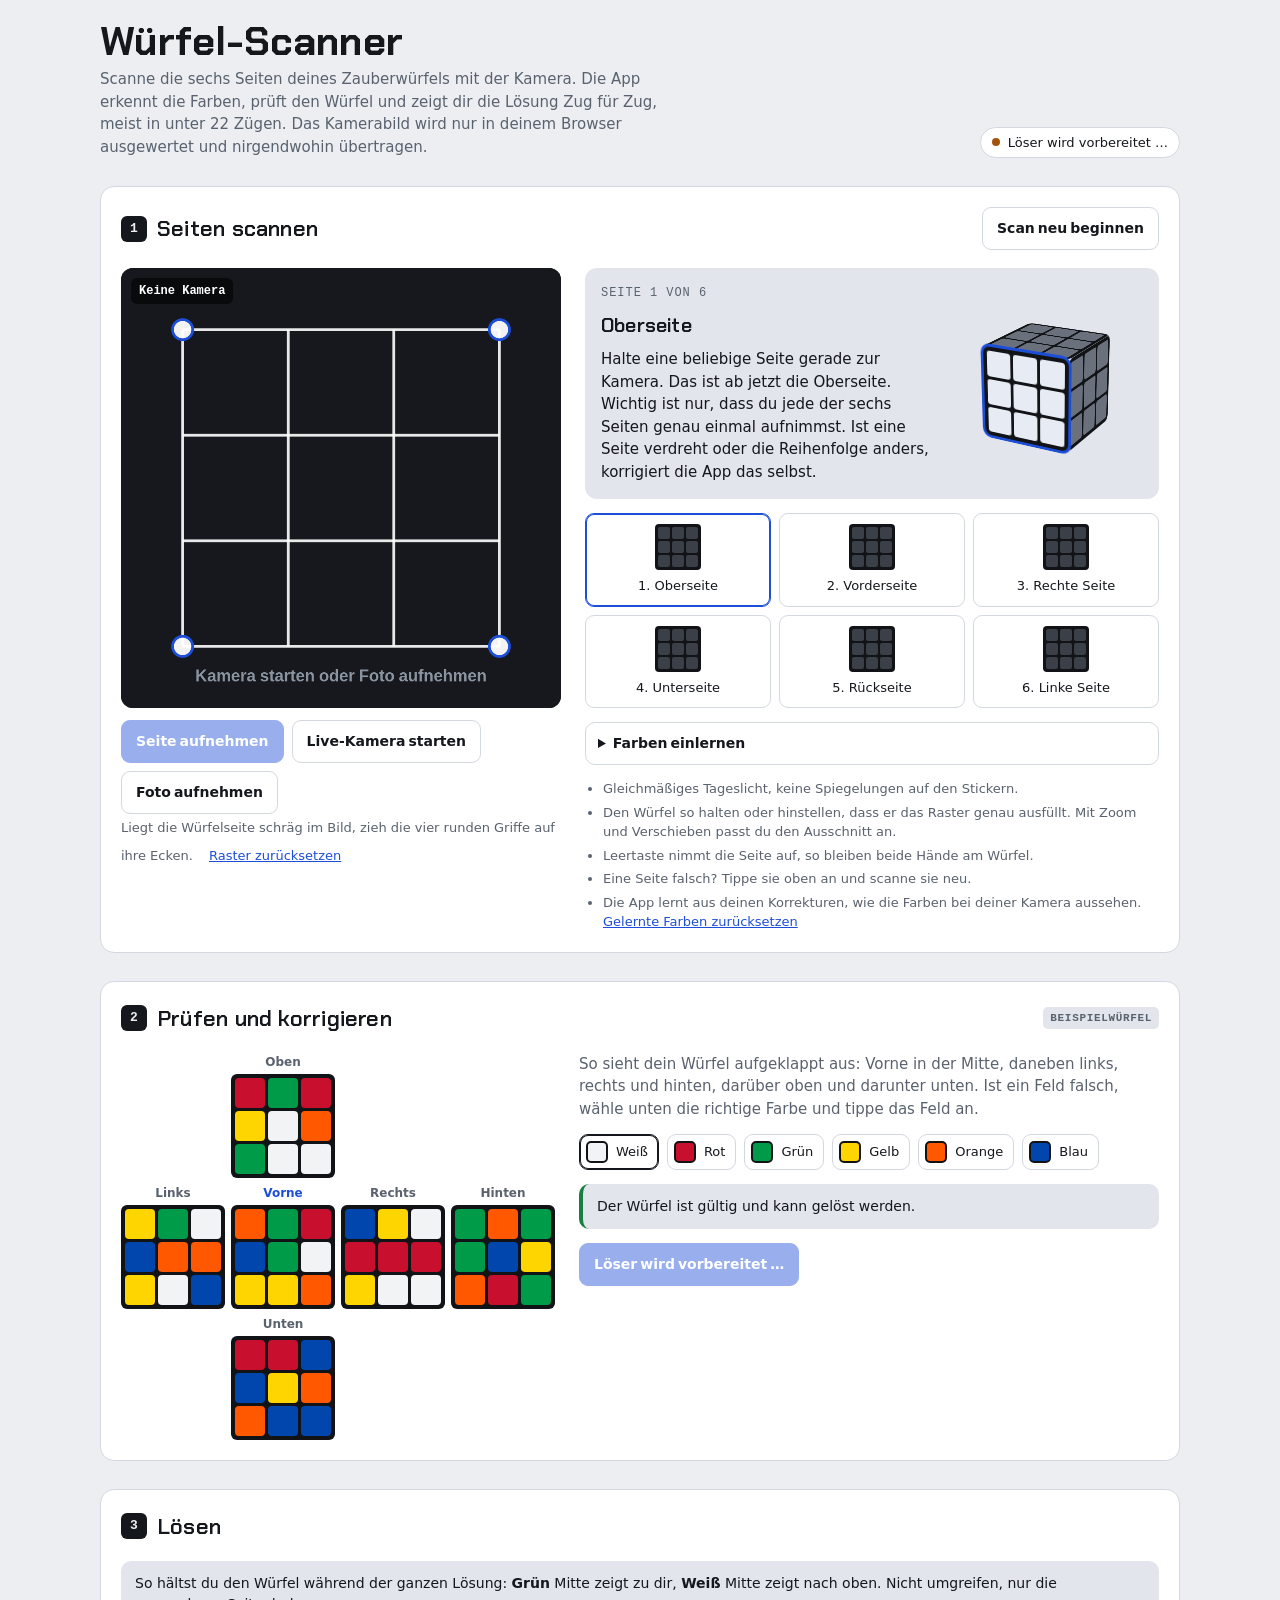
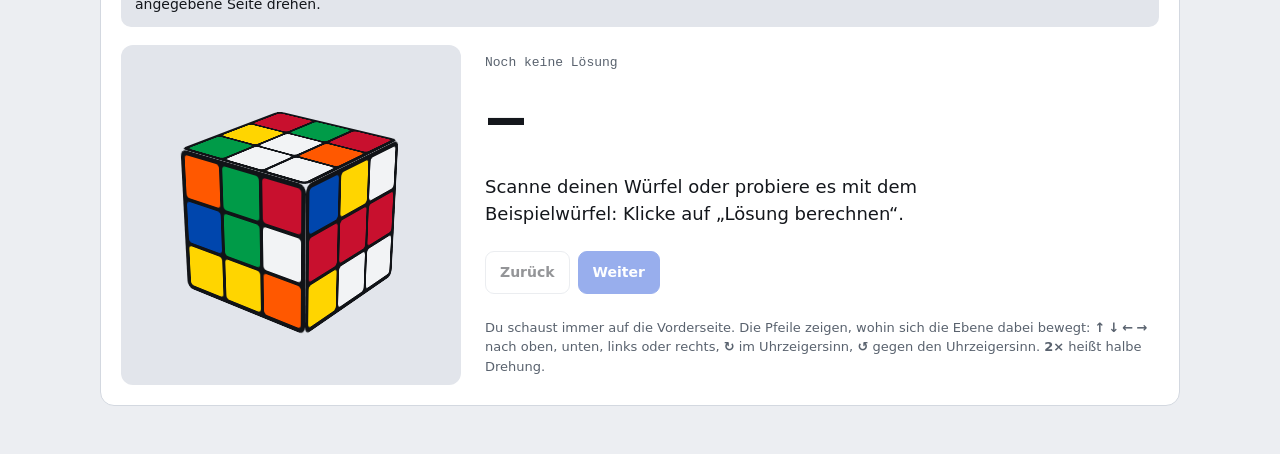
==== rubiks-scanner/website/index.html @ b15df6a4 "Add self-contained website build for public hosting build.sh now also creates website/ and wuerfel-s" ====
<!doctype html>
<html lang="de">
<head>
<meta charset="utf-8">
<meta name="viewport" content="width=device-width,initial-scale=1,viewport-fit=cover">
<style>:root{padding-top:env(safe-area-inset-top,0px);padding-bottom:env(safe-area-inset-bottom,0px)}body{margin:0}img{max-width:100%}[hidden]{display:none!important}</style>
</head>
<body>
<title>Würfel-Scanner</title>
<meta name="claude:viewport-fit-sides" content="cover">
<link rel="stylesheet" href="fonts/fonts.css">
<style>
/* Layout: a workbench — camera on the left, checklist on the right, then net editor and solution player stacked below. */
:root {
  --bg: #eceef2;
  --surface: #ffffff;
  --sunken: #e2e5eb;
  --ink: #14171c;
  --muted: #59626e;
  --line: #d3d8e0;
  --accent: #1d4ed8;
  --accent-ink: #ffffff;
  --plastic: #111317;
  --ok: #17803f;
  --warn: #a3520a;
  --err: #c0262d;
  --display: "Chakra Petch", "Arial Narrow", system-ui, sans-serif;
  --body: "IBM Plex Sans", system-ui, -apple-system, "Segoe UI", sans-serif;
  --mono: "JetBrains Mono", ui-monospace, "SF Mono", Menlo, Consolas, monospace;
}
@media (prefers-color-scheme: dark) {
  :root:not([data-theme="light"]) {
    --bg: #0f1115; --surface: #171a20; --sunken: #0b0d10; --ink: #e8ebf0; --muted: #98a1ae;
    --line: #2a2f38; --accent: #7aa0ff; --accent-ink: #0b0f1a; --plastic: #050608;
    --ok: #4cc47a; --warn: #f0a04b; --err: #ff6b6f; color-scheme: dark;
  }
}
:root[data-theme="dark"] {
  --bg: #0f1115; --surface: #171a20; --sunken: #0b0d10; --ink: #e8ebf0; --muted: #98a1ae;
  --line: #2a2f38; --accent: #7aa0ff; --accent-ink: #0b0f1a; --plastic: #050608;
  --ok: #4cc47a; --warn: #f0a04b; --err: #ff6b6f; color-scheme: dark;
}
* { box-sizing: border-box; }
body {
  background: var(--bg); color: var(--ink); font-family: var(--body); font-size: 15px; line-height: 1.5;
  padding-left: max(16px, env(safe-area-inset-left, 0px));
  padding-right: max(16px, env(safe-area-inset-right, 0px));
  padding-block: 20px 48px;
}
.wrap { max-width: 1080px; margin: 0 auto; display: grid; gap: 28px; }
h1, h2, h3 { font-family: var(--display); text-wrap: balance; margin: 0; letter-spacing: 0.01em; }
h1 { font-size: clamp(28px, 6vw, 40px); font-weight: 700; line-height: 1.05; }
h2 { font-size: 22px; font-weight: 600; display: flex; align-items: center; gap: 10px; }
h3 { font-size: 15px; font-weight: 600; }
p { margin: 0; }
.muted { color: var(--muted); }
.step-no {
  font-family: var(--mono); font-size: 13px; font-weight: 700; width: 26px; height: 26px; border-radius: 6px;
  display: inline-grid; place-items: center; background: var(--ink); color: var(--bg);
}
header { display: flex; flex-wrap: wrap; align-items: end; justify-content: space-between; gap: 12px 24px; }
header .lede { max-width: 60ch; color: var(--muted); margin-top: 6px; }
.chip {
  display: inline-flex; align-items: center; gap: 8px; font-size: 13px; font-weight: 500;
  padding: 5px 11px; border-radius: 999px; background: var(--surface); border: 1px solid var(--line); white-space: nowrap;
}
.dot { width: 8px; height: 8px; border-radius: 50%; background: var(--warn); }
.chip[data-state="ready"] .dot { background: var(--ok); }
.chip[data-state="error"] .dot { background: var(--err); }
.chip[data-state="loading"] .dot { animation: pulse 1s ease-in-out infinite; }
@keyframes pulse { 50% { opacity: .25; } }

section.panel { background: var(--surface); border: 1px solid var(--line); border-radius: 14px; padding: 20px; display: grid; gap: 18px; min-width: 0; }
@media (max-width: 480px) { section.panel { padding: 14px; } }
.panel-head { display: flex; flex-wrap: wrap; justify-content: space-between; align-items: center; gap: 10px; }

/* Scanner */
.scan-grid { display: grid; grid-template-columns: minmax(0, 440px) minmax(0, 1fr); gap: 24px; align-items: start; }
@media (max-width: 760px) { .scan-grid { grid-template-columns: minmax(0, 1fr); } }
.viewer { position: relative; width: 100%; max-width: 440px; aspect-ratio: 1; border-radius: 12px; overflow: hidden; background: var(--plastic); touch-action: none; }
.viewer canvas { width: 100%; height: 100%; display: block; }
.viewer .badge {
  position: absolute; left: 10px; top: 10px; font-family: var(--mono); font-size: 12px; font-weight: 700;
  background: rgba(0,0,0,.6); color: #fff; padding: 4px 8px; border-radius: 6px;
}
.controls { display: flex; flex-wrap: wrap; gap: 8px; margin-top: 12px; }
button, .btn {
  font: inherit; font-weight: 600; font-size: 14px; cursor: pointer; border-radius: 9px; padding: 10px 14px;
  border: 1px solid var(--line); background: var(--surface); color: var(--ink);
  display: inline-flex; align-items: center; justify-content: center; gap: 8px; min-height: 42px;
}
button:hover, .btn:hover { border-color: var(--muted); }
button:focus-visible, .btn:focus-within, .sticker:focus-visible { outline: 3px solid var(--accent); outline-offset: 2px; }
button.primary { background: var(--accent); color: var(--accent-ink); border-color: var(--accent); }
button.primary:hover { filter: brightness(1.08); }
button:disabled { opacity: .45; cursor: not-allowed; filter: none; }
.btn input[type=file] { position: absolute; width: 1px; height: 1px; opacity: 0; pointer-events: none; }
.zoom { display: flex; align-items: center; gap: 10px; margin-top: 10px; font-size: 13px; color: var(--muted); }
.zoom input { flex: 1; accent-color: var(--accent); }
#zoomVal { font-family: var(--mono); font-variant-numeric: tabular-nums; min-width: 4ch; text-align: right; }
p.zoom { margin-top: 4px; display: block; }
#orientRow { flex-wrap: wrap; }
#orientRow button { white-space: nowrap; }
.zoom button { min-height: 36px; padding: 6px 12px; font-size: 13px; }
#mirrorBtn[aria-pressed="true"], #mirrorVBtn[aria-pressed="true"] { border-color: var(--accent); }
.imgfix { margin-top: 12px; display: grid; gap: 8px; }
.camset { margin-top: 12px; border: 1px solid var(--line); border-radius: 10px; padding: 10px 12px; }
.camset summary { cursor: pointer; font-weight: 600; font-size: 14px; }
.camset-body { display: grid; gap: 10px; padding-top: 12px; }
.ctl { display: grid; grid-template-columns: minmax(0, 9em) minmax(0, 1fr) 4.5em; align-items: center; gap: 10px; font-size: 13px; color: var(--muted); }
.ctl input { width: 100%; accent-color: var(--accent); }
.ctl output { font-family: var(--mono); font-variant-numeric: tabular-nums; text-align: right; color: var(--ink); }
.ctl-check { display: flex; align-items: center; gap: 8px; font-size: 13px; }
.ctl-check input { accent-color: var(--accent); width: 16px; height: 16px; }
.zoom select { flex: 1; min-width: 0; font: inherit; font-size: 14px; color: var(--ink); background: var(--surface); border: 1px solid var(--line); border-radius: 8px; padding: 8px; }

.instr { background: var(--sunken); border-radius: 12px; padding: 16px; display: grid; grid-template-columns: minmax(0, 1fr) auto; gap: 12px; align-items: center; }
.instr-text { display: grid; gap: 8px; min-width: 0; }
.turn-guide { width: 190px; height: 190px; perspective: 800px; }
.tg-flip, .tg-view { width: 100%; height: 100%; display: grid; place-items: center; transform-style: preserve-3d; }
.tg-view { transform: rotateX(-20deg) rotateY(-28deg); }
.tg-cube { --c: 92px; width: var(--c); height: var(--c); position: relative; transform-style: preserve-3d; }
.tg-f { position: absolute; inset: 0; display: grid; grid-template-columns: repeat(3, 1fr); gap: 3px; padding: 4px; background: var(--plastic); border-radius: 7px; backface-visibility: hidden; }
.tg-f i { border-radius: 3px; background: #6b717c; }
@media (max-width: 520px) { .turn-guide { width: 140px; height: 140px; } .tg-cube { --c: 68px; } }
@media (max-width: 400px) { .instr { grid-template-columns: minmax(0, 1fr); } .turn-guide { justify-self: center; } }
.tg-f.target { box-shadow: 0 0 0 3px var(--accent); }
.tg-f.target.unknown i { background: #e7ebf3; }
.tg-f[data-f="F"] { transform: translateZ(calc(var(--c) / 2)); }
.tg-f[data-f="B"] { transform: rotateY(180deg) translateZ(calc(var(--c) / 2)); }
.tg-f[data-f="R"] { transform: rotateY(90deg) translateZ(calc(var(--c) / 2)); }
.tg-f[data-f="L"] { transform: rotateY(-90deg) translateZ(calc(var(--c) / 2)); }
.tg-f[data-f="U"] { transform: rotateX(90deg) translateZ(calc(var(--c) / 2)); }
.tg-f[data-f="D"] { transform: rotateX(-90deg) translateZ(calc(var(--c) / 2)); }
.calib { border: 1px solid var(--line); border-radius: 10px; padding: 10px 12px; display: grid; gap: 10px; }
.calib summary { cursor: pointer; font-weight: 600; font-size: 14px; }
.calib[open] { gap: 10px; }
.calib p { font-size: 13px; color: var(--muted); margin-top: 8px; }
.calib .palette { margin-top: 10px; }
.calib-msg:empty { display: none; }
.instr .eyebrow { font-family: var(--mono); font-size: 12px; text-transform: uppercase; letter-spacing: .08em; color: var(--muted); }
.instr h3 { font-size: 20px; }
.notice { font-size: 13px; color: var(--warn); }
.faces { list-style: none; padding: 0; margin: 0; display: grid; grid-template-columns: repeat(3, minmax(0, 1fr)); gap: 8px; }
.faces button { width: 100%; flex-direction: column; gap: 6px; padding: 10px 6px; min-height: 0; font-weight: 500; }
.faces button[aria-current="step"] { border-color: var(--accent); box-shadow: inset 0 0 0 1px var(--accent); }
.faces .lbl { font-size: 13px; }
.mini { display: grid; grid-template-columns: repeat(3, 12px); gap: 2px; padding: 3px; border-radius: 4px; background: var(--plastic); }
.mini i { width: 12px; height: 12px; border-radius: 2px; background: #3a3f48; }
.review { position: absolute; inset: 0; }
.review button { position: absolute; transform: translate(-50%, -50%); background: transparent; border: 0; border-radius: 8px; padding: 0; min-height: 0; display: flex; flex-direction: column; align-items: center; justify-content: center; gap: 4px; }
.review button:hover { background: rgba(255,255,255,.08); border: 0; }
.review .swatch { width: 52%; aspect-ratio: 1; border-radius: 8px; border: 3px solid #ffffff; box-shadow: 0 2px 10px rgba(0,0,0,.55); }
.review .changed .swatch { border-style: dashed; }
.review .nm { font: 600 12px var(--body); color: #ffffff; background: rgba(0,0,0,.7); padding: 1px 6px; border-radius: 4px; white-space: nowrap; }
.review-hint { flex-basis: 100%; font-size: 13px; color: var(--muted); }
.review-warn { flex-basis: 100%; font-size: 14px; color: var(--warn); font-weight: 500; }
.status .note { display: block; margin-top: 6px; color: var(--muted); font-size: 13px; }
.linkish { background: none; border: 0; padding: 0; min-height: 0; font: inherit; font-size: 13px; color: var(--accent); text-decoration: underline; cursor: pointer; font-weight: 500; }
.linkish:hover { border: 0; }
.tips { font-size: 13px; color: var(--muted); padding-left: 18px; margin: 0; display: grid; gap: 4px; }

/* Net editor */
.net-grid { display: grid; grid-template-columns: minmax(0, auto) minmax(0, 1fr); gap: 24px; align-items: start; }
@media (max-width: 760px) { .net-grid { grid-template-columns: minmax(0, 1fr); } }
.net-scroll { overflow-x: auto; }
.net { --s: clamp(17px, 5vw, 30px); display: grid; grid-template-columns: repeat(4, auto); gap: 6px; width: max-content; }
.netface { display: grid; gap: 3px; justify-items: center; }
.netface .cap { font-size: 12px; font-weight: 600; color: var(--muted); }
.netface[data-f="F"] .cap { color: var(--accent); }
.face { display: grid; grid-template-columns: repeat(3, var(--s)); gap: 3px; padding: 4px; background: var(--plastic); border-radius: 6px; }
.netface[data-f="U"] { grid-column: 2; grid-row: 1; }
.netface[data-f="L"] { grid-column: 1; grid-row: 2; }
.netface[data-f="F"] { grid-column: 2; grid-row: 2; }
.netface[data-f="R"] { grid-column: 3; grid-row: 2; }
.netface[data-f="B"] { grid-column: 4; grid-row: 2; }
.netface[data-f="D"] { grid-column: 2; grid-row: 3; }
.sticker { width: var(--s); height: var(--s); border-radius: 4px; border: 0; padding: 0; min-height: 0; cursor: pointer; }
.sticker.center { position: relative; }
.sticker.bad { outline: 3px solid var(--err); outline-offset: -3px; }
.palette { display: flex; flex-wrap: wrap; gap: 8px; }
.palette button { padding: 6px 10px 6px 6px; min-height: 0; font-weight: 500; font-size: 13px; }
.palette .sw { width: 22px; height: 22px; border-radius: 5px; border: 2px solid var(--plastic); }
.palette button[aria-pressed="true"] { border-color: var(--ink); box-shadow: inset 0 0 0 1px var(--ink); }
.side { display: grid; gap: 14px; min-width: 0; }
.status { border-radius: 10px; padding: 12px 14px; font-size: 14px; background: var(--sunken); border-left: 4px solid var(--muted); }
.status[data-kind="ok"] { border-left-color: var(--ok); }
.status[data-kind="err"] { border-left-color: var(--err); }
.status ul { margin: 6px 0 0; padding-left: 18px; }
.tag { font-family: var(--mono); font-size: 11px; font-weight: 700; text-transform: uppercase; letter-spacing: .06em; padding: 3px 7px; border-radius: 5px; background: var(--sunken); color: var(--muted); }

/* Solution player */
.solve-grid { display: grid; grid-template-columns: minmax(0, 340px) minmax(0, 1fr); gap: 24px; align-items: center; }
@media (max-width: 760px) { .solve-grid { grid-template-columns: minmax(0, 1fr); } }
.stage { width: 100%; max-width: 340px; aspect-ratio: 1; display: grid; place-items: center; perspective: 900px; background: var(--sunken); border-radius: 12px; touch-action: none; cursor: grab; justify-self: center; }
.cube3d { --c: 150px; width: var(--c); height: var(--c); position: relative; transform-style: preserve-3d; transition: transform .6s cubic-bezier(.3,.7,.2,1); }
.cube3d.dragging { transition: none; }
.f3 { position: absolute; inset: 0; display: grid; grid-template-columns: repeat(3, 1fr); gap: 4px; padding: 5px; background: var(--plastic); border-radius: 8px; backface-visibility: hidden; }
.f3 i { border-radius: 4px; transition: background-color .25s; }
.f3[data-f="F"] { transform: translateZ(calc(var(--c) / 2)); }
.f3[data-f="B"] { transform: rotateY(180deg) translateZ(calc(var(--c) / 2)); }
.f3[data-f="R"] { transform: rotateY(90deg) translateZ(calc(var(--c) / 2)); }
.f3[data-f="L"] { transform: rotateY(-90deg) translateZ(calc(var(--c) / 2)); }
.f3[data-f="U"] { transform: rotateX(90deg) translateZ(calc(var(--c) / 2)); }
.f3[data-f="D"] { transform: rotateX(-90deg) translateZ(calc(var(--c) / 2)); }
.f3 svg { position: absolute; inset: 0; width: 100%; height: 100%; pointer-events: none; opacity: 0; transition: opacity .3s; }
.f3.turn svg { opacity: 1; }
.f3.turn { box-shadow: 0 0 0 4px var(--accent); }
.move-card { display: grid; gap: 12px; }
.move-big { font-family: var(--display); font-weight: 700; font-size: clamp(40px, 10vw, 64px); line-height: 1; }
.notation { font-family: var(--mono); font-size: 12px; color: var(--muted); }
.move-desc { font-size: 18px; font-weight: 500; max-width: 40ch; }
.counter { font-family: var(--mono); font-size: 13px; color: var(--muted); font-variant-numeric: tabular-nums; }
.moves { display: flex; flex-wrap: wrap; gap: 6px; }
.moves button { font-family: var(--body); font-size: 13px; min-height: 0; padding: 5px 9px; border-radius: 6px; font-weight: 700; }
.moves button.done { color: var(--muted); background: var(--sunken); }
.moves button[aria-current="step"] { background: var(--accent); color: var(--accent-ink); border-color: var(--accent); }
.hold { font-size: 14px; background: var(--sunken); border-radius: 10px; padding: 12px 14px; }
.hold b { font-weight: 600; }
.legend { font-size: 13px; color: var(--muted); }
.legend code { font-family: var(--mono); color: var(--ink); }
@media (prefers-reduced-motion: reduce) { .cube3d, .f3 i, .f3 svg { transition: none; } .chip .dot { animation: none; } }
</style>

<div class="wrap">
  <header>
    <div>
      <h1>Würfel-Scanner</h1>
      <p class="lede">Scanne die sechs Seiten deines Zauberwürfels mit der Kamera. Die App erkennt die Farben, prüft den Würfel und zeigt dir die Lösung Zug für Zug, meist in unter 22 Zügen. Das Kamerabild wird nur in deinem Browser ausgewertet und nirgendwohin übertragen.</p>
    </div>
    <span class="chip" id="solverChip" data-state="loading"><span class="dot"></span><span id="solverText">Löser wird vorbereitet …</span></span>
  </header>

  <!-- 1 Scan -->
  <section class="panel" aria-labelledby="h-scan">
    <div class="panel-head">
      <h2 id="h-scan"><span class="step-no">1</span>Seiten scannen</h2>
      <button id="resetScan" type="button">Scan neu beginnen</button>
    </div>
    <div class="scan-grid">
      <div>
        <div class="viewer" id="viewer">
          <canvas id="view" width="960" height="960" aria-label="Kamerabild mit Raster"></canvas>
          <span class="badge" id="viewBadge">Keine Kamera</span>
          <div class="review" id="review" hidden></div>
        </div>
        <div class="controls" id="reviewBar" hidden>
          <button class="primary" id="accept" type="button">Übernehmen</button>
          <button id="retake" type="button">Nochmal aufnehmen</button>
          <p class="review-warn" id="reviewWarn" hidden></p>
          <p class="review-hint">Feld anklicken wechselt zur nächstwahrscheinlichen Farbe. Leertaste übernimmt, Esc verwirft.</p>
        </div>
        <div class="controls" id="mainControls">
          <button class="primary" id="capture" type="button" disabled>Seite aufnehmen</button>
          <button id="startCam" type="button">Live-Kamera starten</button>
          <label class="btn" for="photo">Foto aufnehmen<input id="photo" type="file" accept="image/*" capture="environment"></label>
        </div>
        <div class="zoom" id="camRow" hidden>
          <label for="camSelect">Kamera</label><select id="camSelect"></select>
        </div>
        <div class="zoom" id="orientRow" hidden>
          <button type="button" id="rotBtn">Bild drehen · 0°</button>
          <button type="button" id="mirrorBtn" aria-pressed="true">Horizontal spiegeln: an</button>
          <button type="button" id="mirrorVBtn" aria-pressed="false">Vertikal spiegeln: aus</button>
        </div>
        <div class="zoom" id="zoomRow" hidden>
          <label for="zoom">Zoom</label><input id="zoom" type="range" min="1" max="5" step="0.01" value="1">
          <span id="zoomVal">1,0×</span>
        </div>
        <p class="zoom" id="zoomHint" hidden>Mausrad zoomt, Bild ziehen verschiebt den Ausschnitt.</p>
        <div class="imgfix" id="imgFix" hidden>
          <div class="ctl"><label for="fixB">Helligkeit</label><input id="fixB" type="range" min="0.4" max="1.6" step="0.05" value="1"><output id="fixBv">1,00</output></div>
          <div class="ctl"><label for="fixC">Kontrast</label><input id="fixC" type="range" min="0.6" max="2" step="0.05" value="1"><output id="fixCv">1,00</output></div>
          <div class="ctl"><label for="fixS">Farbsättigung</label><input id="fixS" type="range" min="0.5" max="3" step="0.05" value="1"><output id="fixSv">1,00</output></div>
          <p class="zoom">Bildkorrektur für helles oder blasses Licht. Sie gilt auch für die Farberkennung. <button type="button" class="linkish" id="resetFix">Zurücksetzen</button></p>
        </div>
        <p class="zoom" id="gridHint">Liegt die Würfelseite schräg im Bild, zieh die vier runden Griffe auf ihre Ecken. <button type="button" class="linkish" id="resetGrid">Raster zurücksetzen</button></p>
        <details class="camset" id="camSet" hidden>
          <summary>Kamera-Einstellungen</summary>
          <div class="camset-body" id="camSetBody"></div>
        </details>
        <p class="zoom" id="camSetNote" hidden>Fokus, Belichtung und Farben der Kamera lassen sich in diesem Browser nicht einstellen. In Chrome oder Chromium erscheinen die Regler hier.</p>
      </div>
      <div class="side">
        <div class="instr">
          <div class="instr-text" aria-live="polite">
            <span class="eyebrow" id="instrEyebrow">Seite 1 von 6</span>
            <h3 id="instrTitle">Oberseite</h3>
            <p id="instrText"></p>
            <p class="notice" id="camNotice" hidden></p>
          </div>
          <div class="turn-guide" aria-hidden="true"><div class="tg-flip" id="tgFlip"><div class="tg-view"><div class="tg-cube" id="tgCube"></div></div></div></div>
        </div>
        <ul class="faces" id="faceList"></ul>
        <details class="calib" id="calib">
          <summary>Farben einlernen</summary>
          <p>Halte ein Feld einer Farbe in das mittlere Kästchen des Rasters und klicke unten die passende Farbe an. Am besten nimmst du dafür die sechs Mittelfelder. Danach erkennt die App deine Farben von Anfang an zuverlässiger.</p>
          <div class="palette" id="calibPal"></div>
          <p class="calib-msg" id="calibMsg" aria-live="polite"></p>
        </details>
        <ul class="tips">
          <li>Gleichmäßiges Tageslicht, keine Spiegelungen auf den Stickern.</li>
          <li>Den Würfel so halten oder hinstellen, dass er das Raster genau ausfüllt. Mit Zoom und Verschieben passt du den Ausschnitt an.</li>
          <li>Leertaste nimmt die Seite auf, so bleiben beide Hände am Würfel.</li>
          <li>Eine Seite falsch? Tippe sie oben an und scanne sie neu.</li>
          <li>Die App lernt aus deinen Korrekturen, wie die Farben bei deiner Kamera aussehen. <button type="button" class="linkish" id="resetColors">Gelernte Farben zurücksetzen</button></li>
        </ul>
      </div>
    </div>
  </section>

  <!-- 2 Check -->
  <section class="panel" aria-labelledby="h-net">
    <div class="panel-head">
      <h2 id="h-net"><span class="step-no">2</span>Prüfen und korrigieren</h2>
      <span class="tag" id="sourceTag">Beispielwürfel</span>
    </div>
    <div class="net-grid">
      <div class="net-scroll"><div class="net" id="net"></div></div>
      <div class="side">
        <p class="muted">So sieht dein Würfel aufgeklappt aus: Vorne in der Mitte, daneben links, rechts und hinten, darüber oben und darunter unten. Ist ein Feld falsch, wähle unten die richtige Farbe und tippe das Feld an.</p>
        <div class="palette" id="palette" role="group" aria-label="Farbe zum Korrigieren"></div>
        <div class="status" id="status" aria-live="polite"></div>
        <div><button class="primary" id="solveBtn" type="button" disabled>Lösung berechnen</button></div>
      </div>
    </div>
  </section>

  <!-- 3 Solve -->
  <section class="panel" aria-labelledby="h-solve">
    <div class="panel-head">
      <h2 id="h-solve"><span class="step-no">3</span>Lösen</h2>
      <span class="counter" id="solveCount"></span>
    </div>
    <div class="hold" id="holdHint"></div>
    <div class="solve-grid">
      <div class="stage" id="stage" aria-label="3D-Ansicht des Würfels, zum Drehen ziehen">
        <div class="cube3d" id="cube3d"></div>
      </div>
      <div class="move-card">
        <span class="counter" id="moveCounter">Noch keine Lösung</span>
        <div class="move-big" id="moveBig">–</div>
        <span class="notation" id="moveNotation"></span>
        <p class="move-desc" id="moveDesc">Scanne deinen Würfel oder probiere es mit dem Beispielwürfel: Klicke auf „Lösung berechnen“.</p>
        <div class="controls">
          <button id="prev" type="button" disabled>Zurück</button>
          <button class="primary" id="next" type="button" disabled>Weiter</button>
        </div>
        <div class="moves" id="moves"></div>
        <p class="legend">Du schaust immer auf die Vorderseite. Die Pfeile zeigen, wohin sich die Ebene dabei bewegt: <b>↑ ↓ ← →</b> nach oben, unten, links oder rechts, <b>↻</b> im Uhrzeigersinn, <b>↺</b> gegen den Uhrzeigersinn. <b>2×</b> heißt halbe Drehung.</p>
      </div>
    </div>
  </section>
</div>

<script data-cubejs src="js/cube.js"></script>
<script>
(() => {
  "use strict";
  // The solver files sit next to cube.js, wherever that was loaded from (CDN or the site itself).
  // Absolute URLs, because the solver worker runs from a blob: URL.
  const LIB_SRC = document.querySelector("script[data-cubejs]").src;
  const CUBE_URL = new URL("cube.js", LIB_SRC).href;
  const SOLVE_URL = new URL("solve.js", LIB_SRC).href;

  // ---------- Cube model ----------
  // Facelet order follows Kociemba: U R F D L B, each face read row by row as seen from outside.
  const FACES = ["U", "R", "F", "D", "L", "B"];
  // Scan order with a single quarter move between faces: Oben, Vorne, Rechts, Unten, Hinten, Links.
  const SCAN_ORDER = ["U", "F", "R", "D", "B", "L"];
  const SHORT_DE = { U: "Oben", R: "Rechts", F: "Vorne", D: "Unten", L: "Links", B: "Hinten" };
  const FACE_DE = { U: "Oberseite", R: "Rechte Seite", F: "Vorderseite", D: "Unterseite", L: "Linke Seite", B: "Rückseite" };
  const CANON = [
    { name: "Weiß", hex: "#f2f3f5" },
    { name: "Rot", hex: "#c8102e" },
    { name: "Grün", hex: "#009b48" },
    { name: "Gelb", hex: "#ffd500" },
    { name: "Orange", hex: "#ff5800" },
    { name: "Blau", hex: "#0046ad" },
  ];
  CANON.forEach(c => { c.lab = rgb2lab(hex2rgb(c.hex)); });
  // Example uses the standard scheme: white top, green front, red right.
  const CENTER_IDX = [4, 13, 22, 31, 40, 49];

  const CF = [[8,9,20],[6,18,38],[0,36,47],[2,45,11],[29,26,15],[27,44,24],[33,53,42],[35,17,51]];
  const CC = [[0,1,2],[0,2,4],[0,4,5],[0,5,1],[3,2,1],[3,4,2],[3,5,4],[3,1,5]];
  const EF = [[5,10],[7,19],[3,37],[1,46],[32,16],[28,25],[30,43],[34,52],[23,12],[21,41],[50,39],[48,14]];
  const EC = [[0,1],[0,2],[0,4],[0,5],[3,1],[3,2],[3,4],[3,5],[2,1],[2,4],[5,4],[5,1]];

  // ---------- Cube orientation during the scan ----------
  // World axes as the camera image (after the rotation setting, before mirroring): x right, y up, z toward the camera.
  const NORMAL = { U: [0, 1, 0], D: [0, -1, 0], F: [0, 0, 1], B: [0, 0, -1], R: [1, 0, 0], L: [-1, 0, 0] };
  // Standard sticker order of each face (Kociemba): which neighbour is at the top and at the right.
  const STD_TOP = { U: "B", F: "U", R: "U", D: "F", B: "U", L: "U" };
  const mul = (A, B) => A.map(r => [0, 1, 2].map(j => r[0] * B[0][j] + r[1] * B[1][j] + r[2] * B[2][j]));
  const apply = (M, v) => M.map(r => r[0] * v[0] + r[1] * v[1] + r[2] * v[2]);
  const ID = [[1, 0, 0], [0, 1, 0], [0, 0, 1]];
  const TILT = [[1, 0, 0], [0, 0, 1], [0, -1, 0]];   // the side at the bottom of the image comes to the camera
  const TURN = [[0, 0, -1], [0, 1, 0], [1, 0, 0]];   // the side at the right of the image comes to the camera
  const STEP_MOVE = { U: null, F: TILT, R: TURN, D: TILT, B: TURN, L: TILT };
  const ORIENT = {};
  (() => { let M = [[1, 0, 0], [0, 0, -1], [0, 1, 0]]; SCAN_ORDER.forEach(f => { if (STEP_MOVE[f]) M = mul(STEP_MOVE[f], M); ORIENT[f] = M; }); })();
  function faceAt(M, dir) { return Object.keys(NORMAL).find(f => apply(M, NORMAL[f]).every((v, i) => v === dir[i])); }
  const rotCW = a => [6, 3, 0, 7, 4, 1, 8, 5, 2].map(i => a[i]);
  // Quarter turns (clockwise) that bring a face, as captured in its scan position, into standard order.
  // Turning the captured image clockwise k times moves what was on the left to the top.
  function stdTurns(f) {
    const dirs = [[0, 1, 0], [-1, 0, 0], [0, -1, 0], [1, 0, 0]];   // top, left, bottom, right in the image
    for (let k = 0; k < 4; k++) if (faceAt(ORIENT[f], dirs[k]) === STD_TOP[f]) return k;
    return 0;
  }
  function toStandard(f, arr) { let a = arr.slice(); for (let i = 0; i < stdTurns(f); i++) a = rotCW(a); return a; }

  // Directions refer to the preview, so mirroring swaps left/right or top/bottom in the words.
  function dispDir(d) {
    const fx = !!(video && mirror), fy = !!(video && mirrorV);
    if (fx && (d === "links" || d === "rechts")) return d === "links" ? "rechts" : "links";
    if (fy && (d === "oben" || d === "unten")) return d === "oben" ? "unten" : "oben";
    return d;
  }
  // Is the viewer following the planned sequence for this face (previous face just scanned)?
  function inSequence(f) {
    const i = SCAN_ORDER.indexOf(f);
    return !scans[f] && (i === 0 ? SCAN_ORDER.every(g => !scans[g]) : !!scans[SCAN_ORDER[i - 1]] && SCAN_ORDER.slice(i).every(g => !scans[g]));
  }
  function centerName(f) { return scans[f] ? CANON[scans[f].labels[4]].name : null; }
  function instrFor(f) {
    if (inSequence(f)) {
      if (f === SCAN_ORDER[0]) return `Halte eine beliebige Seite gerade zur Kamera. Das ist ab jetzt die Oberseite. Wichtig ist nur, dass du jede der sechs Seiten genau einmal aufnimmst. Ist eine Seite verdreht oder die Reihenfolge anders, korrigiert die App das selbst.`;
      const dir = STEP_MOVE[f] === TILT ? "unten" : "rechts";
      return `Dreh den Würfel eine Vierteldrehung, sodass die Seite, die im Bild ${dispDir(dir)} liegt, zur Kamera zeigt. Der kleine Würfel zeigt die Bewegung.`;
    }
    const top = faceAt(ORIENT[f], [0, 1, 0]), me = centerName(f), topName = centerName(top);
    if (me && topName) return `Neu scannen: Halte die Seite mit der Mitte ${me} zur Kamera, sodass die Seite mit der Mitte ${topName} im Bild ${dispDir("oben")} liegt.`;
    return "Scanne die Seiten am besten der Reihe nach. Diese Seite ist dran, sobald die Seite davor gescannt ist.";
  }

  // ---------- Turn guide: small 3D cube showing the move to the next face ----------
  const tgCube = document.getElementById("tgCube"), tgFlip = document.getElementById("tgFlip");
  let tgAnim = null;
  // World (y up) to CSS (y down) and into a matrix3d string (column-major).
  function cssMatrix(M) {
    const sg = [1, -1, 1], c = (i, j) => sg[i] * M[i][j] * sg[j];
    return `matrix3d(${c(0, 0)},${c(1, 0)},${c(2, 0)},0,${c(0, 1)},${c(1, 1)},${c(2, 1)},0,${c(0, 2)},${c(1, 2)},${c(2, 2)},0,0,0,0,1)`;
  }
  function buildGuide() {
    FACES.forEach(f => {
      const el = document.createElement("div"); el.className = "tg-f"; el.dataset.f = f;
      for (let k = 0; k < 9; k++) el.appendChild(document.createElement("i"));
      tgCube.appendChild(el);
    });
  }
  function renderGuide() {
    tgFlip.style.transform = `scale(${(video && mirror) ? -1 : 1}, ${(video && mirrorV) ? -1 : 1})`;
    tgCube.querySelectorAll(".tg-f").forEach(el => {
      // Every sticker as scanned (stored in standard order, which matches the face layout).
      const f = el.dataset.f, sc = scans[f];
      el.classList.toggle("target", f === currentFace);
      el.classList.toggle("unknown", !sc);
      el.querySelectorAll("i").forEach((i, k) => { i.style.background = sc ? CANON[sc.labels[k]].hex : ""; });
    });
    if (tgAnim) { tgAnim.cancel(); tgAnim = null; }
    const end = cssMatrix(ORIENT[currentFace]);
    const prev = SCAN_ORDER[SCAN_ORDER.indexOf(currentFace) - 1];
    const reduce = window.matchMedia && window.matchMedia("(prefers-reduced-motion: reduce)").matches;
    tgCube.style.transform = end;
    if (inSequence(currentFace) && prev && !reduce && tgCube.animate) {
      const start = cssMatrix(ORIENT[prev]);
      tgAnim = tgCube.animate([
        { transform: start, offset: 0 }, { transform: start, offset: 0.25 },
        { transform: end, offset: 0.75 }, { transform: end, offset: 1 },
      ], { duration: 2600, iterations: Infinity, easing: "ease-in-out" });
    }
  }

  let facelets = solvedFacelets();   // 54 colour labels (index into CANON), confirmed by the viewer
  let source = "example";            // "example" | "scan"
  let scans = {};                    // face -> { lab: [9], rgb: [9] }
  let currentFace = SCAN_ORDER[0];
  let paint = 0;
  let solution = null;               // { moves: [], states: [] }
  let step = 0;

  function solvedFacelets() { const a = []; for (let i = 0; i < 54; i++) a.push(Math.floor(i / 9)); return a; }
  function centersOf(fl) { return CENTER_IDX.map(i => fl[i]); }
  // Cube string for the solver: each sticker named after the face whose centre has its colour.
  function toString(fl) { const cc = centersOf(fl); return fl.map(c => FACES[cc.indexOf(c)]).join(""); }
  function labelsFromString(s, cc) { return s.split("").map(ch => cc[FACES.indexOf(ch)]); }
  function colorOf(c) { return CANON[c]; }

  // ---------- Colour math ----------
  function hex2rgb(h) { const n = parseInt(h.slice(1), 16); return [n >> 16, (n >> 8) & 255, n & 255]; }
  function rgb2lab([r, g, b]) {
    const lin = v => { v /= 255; return v > 0.04045 ? Math.pow((v + 0.055) / 1.055, 2.4) : v / 12.92; };
    const R = lin(r), G = lin(g), B = lin(b);
    let x = (R * 0.4124 + G * 0.3576 + B * 0.1805) / 0.95047;
    let y = (R * 0.2126 + G * 0.7152 + B * 0.0722);
    let z = (R * 0.0193 + G * 0.1192 + B * 0.9505) / 1.08883;
    const f = t => t > 0.008856 ? Math.cbrt(t) : 7.787 * t + 16 / 116;
    x = f(x); y = f(y); z = f(z);
    return [116 * y - 16, 500 * (x - y), 200 * (y - z)];
  }
  // Colour distance that weighs hue most: shadows change lightness and saturation, rarely the hue.
  function dist(a, b) {
    const dL = a[0] - b[0], C1 = Math.hypot(a[1], a[2]), C2 = Math.hypot(b[1], b[2]), dC = C1 - C2;
    const dH2 = Math.max(0, (a[1] - b[1]) ** 2 + (a[2] - b[2]) ** 2 - dC * dC);
    return Math.sqrt((dL * 0.4) ** 2 + (dC * 0.5) ** 2 + dH2);
  }

  // ---------- Learned colour examples ----------
  // Every confirmed sticker is kept as an example of its colour, so the app learns how this camera
  // and this light show each colour. Ideal colours are the fallback until examples exist.
  const REF_KEY = "wuerfel-scanner-farben-v2", MAX_EXAMPLES = 24;
  let examples = [[], [], [], [], [], []];
  try {
    const r = JSON.parse(localStorage.getItem(REF_KEY));
    if (r && Array.isArray(r.examples) && r.examples.length === 6) examples = r.examples;
  } catch (e) {}
  function saveRefs() { try { localStorage.setItem(REF_KEY, JSON.stringify({ examples })); } catch (e) {} }
  function colorDist(lab, c) {
    let d = dist(lab, CANON[c].lab) + 6;
    for (const ex of examples[c]) d = Math.min(d, dist(lab, ex));
    return d;
  }
  // First entry: the detected colour. The rest is the click order for corrections, sorted by plain
  // Lab distance so that neighbours like yellow and orange or red and orange come one click apart.
  function labDist(a, b) { const dl = (a[0] - b[0]) * 0.5; return Math.sqrt(dl * dl + (a[1] - b[1]) ** 2 + (a[2] - b[2]) ** 2); }
  function rankColors(lab) {
    const d = [0, 1, 2, 3, 4, 5].map(c => colorDist(lab, c));
    const best = [0, 1, 2, 3, 4, 5].sort((a, b) => d[a] - d[b])[0];
    const near = c => Math.min(labDist(lab, CANON[c].lab), ...examples[c].map(ex => labDist(lab, ex)));
    return [best, ...[0, 1, 2, 3, 4, 5].filter(c => c !== best).sort((a, b) => near(a) - near(b))];
  }
  function learnFace(sample, labels) {
    labels.forEach((c, k) => {
      examples[c].push(sample.lab[k].map(v => Math.round(v * 10) / 10));
      if (examples[c].length > MAX_EXAMPLES) examples[c].shift();
    });
    saveRefs();
  }

  // ---------- Validation ----------
  function validate(lab) {
    const errors = [], bad = new Set();
    const centers = centersOf(lab);
    const dupCenters = centers.filter((c, i) => centers.indexOf(c) !== i);
    if (dupCenters.length) {
      CENTER_IDX.forEach(i => { if (dupCenters.includes(lab[i])) bad.add(i); });
      errors.push("Zwei Mittelfelder haben dieselbe Farbe (" + [...new Set(dupCenters)].map(c => colorOf(c).name).join(", ") + "). Jede Seite hat eine andere Mittelfarbe. Korrigiere das Mittelfeld oder scanne die Seite neu.");
      return { ok: false, errors, bad };
    }
    const counts = [0, 0, 0, 0, 0, 0]; lab.forEach(c => counts[c]++);
    const off = counts.map((n, c) => ({ n, c })).filter(x => x.n !== 9);
    if (off.length) {
      errors.push("Jede Farbe muss genau 9-mal vorkommen: " + off.map(x => `${colorOf(x.c).name} ${x.n}×`).join(", ") + ".");
      return { ok: false, errors, bad };
    }
    const fl = lab.map(c => centers.indexOf(c));   // colour labels -> face classes
    const cp = [], co = [], ep = [], eo = [];
    CF.forEach((pos, i) => {
      const cols = pos.map(f => fl[f]);
      const oris = [0, 1, 2].filter(k => cols[k] === 0 || cols[k] === 3);
      let found = -1;
      if (oris.length === 1) {
        const o = oris[0];
        found = CC.findIndex(c => c[0] === cols[o] && c[1] === cols[(o + 1) % 3] && c[2] === cols[(o + 2) % 3]);
        co[i] = o;
      }
      if (found < 0) { pos.forEach(f => bad.add(f)); cp[i] = -1; } else cp[i] = found;
    });
    EF.forEach((pos, i) => {
      const a = fl[pos[0]], b = fl[pos[1]];
      let found = EC.findIndex(e => e[0] === a && e[1] === b);
      if (found >= 0) eo[i] = 0;
      else { found = EC.findIndex(e => e[0] === b && e[1] === a); eo[i] = 1; }
      if (found < 0) { pos.forEach(f => bad.add(f)); ep[i] = -1; } else ep[i] = found;
    });
    if (bad.size) { errors.push("Einige Ecken oder Kanten haben eine Farbkombination, die es auf einem Würfel nicht gibt. Die markierten Felder prüfen."); return { ok: false, errors, bad }; }
    const dupC = cp.filter((v, i) => cp.indexOf(v) !== i), dupE = ep.filter((v, i) => ep.indexOf(v) !== i);
    if (dupC.length || dupE.length) {
      CF.forEach((pos, i) => { if (dupC.includes(cp[i])) pos.forEach(f => bad.add(f)); });
      EF.forEach((pos, i) => { if (dupE.includes(ep[i])) pos.forEach(f => bad.add(f)); });
      errors.push("Ein Eck- oder Kantenstein kommt doppelt vor. Die markierten Felder prüfen.");
      return { ok: false, errors, bad };
    }
    if (co.reduce((a, b) => a + b, 0) % 3) errors.push("Eine Ecke ist verdreht. Das passiert meist durch einen Scanfehler, selten durch einen umgebauten Würfel.");
    if (eo.reduce((a, b) => a + b, 0) % 2) errors.push("Eine Kante ist gekippt. Prüfe die Kantenfelder oder scanne eine Seite neu.");
    if (parity(cp) !== parity(ep)) errors.push("Zwei Steine sind vertauscht. Prüfe, ob du jede Seite in der richtigen Ausrichtung gescannt hast.");
    return { ok: errors.length === 0, errors, bad };
  }
  // Fast yes/no check of a full sticker layout, used while searching for the right assembly.
  function fastValid(lab) {
    const ctr = CENTER_IDX.map(i => lab[i]);
    if (new Set(ctr).size < 6) return false;
    const cls = x => ctr.indexOf(x);
    const cp = [], ep = []; let co = 0, eo = 0, used = 0;
    for (let i = 0; i < 8; i++) {
      const cols = CF[i].map(f => cls(lab[f]));
      let o = -1;
      for (let k = 0; k < 3; k++) if (cols[k] === 0 || cols[k] === 3) { if (o >= 0) return false; o = k; }
      if (o < 0) return false;
      const j = CC.findIndex(c => c[0] === cols[o] && c[1] === cols[(o + 1) % 3] && c[2] === cols[(o + 2) % 3]);
      if (j < 0 || (used >> j) & 1) return false;
      used |= 1 << j; cp.push(j); co += o;
    }
    if (co % 3) return false;
    used = 0;
    for (let i = 0; i < 12; i++) {
      const a = cls(lab[EF[i][0]]), b = cls(lab[EF[i][1]]);
      let j = EC.findIndex(e => e[0] === a && e[1] === b), o = 0;
      if (j < 0) { j = EC.findIndex(e => e[0] === b && e[1] === a); o = 1; }
      if (j < 0 || (used >> j) & 1) return false;
      used |= 1 << j; ep.push(j); eo += o;
    }
    return eo % 2 === 0 && parity(cp) === parity(ep);
  }
  // Puts the six scanned faces together even if some were scanned in the wrong order or turned.
  // The first scan stays the top face as captured (that fixes the whole cube's orientation); every other
  // scan may go to any position in any of four turns. Prefers the layout closest to the planned one.
  function assemble(grids /* label arrays in SCAN_ORDER */) {
    const planned = new Array(54);
    SCAN_ORDER.forEach((f, gi) => grids[gi].forEach((c, k) => { planned[FACES.indexOf(f) * 9 + k] = c; }));
    if (fastValid(planned)) return { lab: planned, moved: 0, turned: 0 };
    const rots = grids.map(g => { const r = [g]; for (let i = 1; i < 4; i++) r.push(rotCW(r[i - 1])); return r; });
    const anchor = SCAN_ORDER.indexOf("U"), others = [0, 1, 2, 3, 4, 5].filter(i => i !== anchor);
    const slots = ["R", "F", "D", "L", "B"].map(f => FACES.indexOf(f));
    const lab = new Array(54);
    rots[anchor][0].forEach((c, k) => { lab[FACES.indexOf("U") * 9 + k] = c; });
    let best = null;
    const perms = [];
    (function permute(arr, cur) { if (!arr.length) { perms.push(cur); return; } arr.forEach((x, i) => permute(arr.filter((_, j) => j !== i), cur.concat(x))); })(others, []);
    for (const perm of perms) {
      for (let code = 0; code < 1024; code++) {
        let turned = 0;
        for (let s2 = 0; s2 < 5; s2++) {
          const r = (code >> (2 * s2)) & 3; if (r) turned++;
          const g = rots[perm[s2]][r], base = slots[s2] * 9;
          for (let k = 0; k < 9; k++) lab[base + k] = g[k];
        }
        if (!fastValid(lab)) continue;
        const moved = perm.filter((g, s2) => FACES.indexOf(SCAN_ORDER[g]) !== slots[s2]).length;
        const cost = moved * 10 + turned;
        if (!best || cost < best.cost) best = { lab: lab.slice(), moved, turned, cost };
      }
    }
    return best;
  }
  function parity(p) { let s = 0; for (let i = 0; i < p.length; i++) for (let j = i + 1; j < p.length; j++) if (p[i] > p[j]) s++; return s % 2; }
  function isSolved(fl) { return fl.every((c, i) => c === fl[9 * Math.floor(i / 9) + 4]); }

  // ---------- Solver (Web Worker with main-thread fallback) ----------
  const solver = { ready: false, worker: null, pending: null, mainThread: false };
  const chip = document.getElementById("solverChip"), chipText = document.getElementById("solverText");
  function setChip(state, text) { chip.dataset.state = state; chipText.textContent = text; }
  function startSolver() {
    try {
      const src = `importScripts(${JSON.stringify(CUBE_URL)}, ${JSON.stringify(SOLVE_URL)});
        Cube.initSolver(); postMessage({ type: "ready" });
        onmessage = e => { try { postMessage({ type: "done", id: e.data.id, s: Cube.fromString(e.data.str).solve() }); }
          catch (err) { postMessage({ type: "fail", id: e.data.id, msg: String(err) }); } };`;
      const w = new Worker(URL.createObjectURL(new Blob([src], { type: "text/javascript" })));
      solver.worker = w;
      w.onmessage = e => {
        const d = e.data;
        if (d.type === "ready") { solver.ready = true; setChip("ready", "Löser bereit"); refreshSolveBtn(); }
        else if (solver.pending && d.id === solver.pending.id) { const p = solver.pending; solver.pending = null; d.type === "done" ? p.resolve(d.s) : p.reject(new Error(d.msg)); }
      };
      w.onerror = ev => { ev.preventDefault?.(); if (!solver.ready) fallbackMain(); };
    } catch (e) { fallbackMain(); }
  }
  function fallbackMain() {
    if (solver.mainThread) return;
    solver.mainThread = true; solver.worker = null;
    setChip("loading", "Löser wird vorbereitet (kann kurz ruckeln) …");
    const s = document.createElement("script"); s.src = SOLVE_URL;
    s.onload = () => setTimeout(() => {
      try { Cube.initSolver(); solver.ready = true; setChip("ready", "Löser bereit"); refreshSolveBtn(); }
      catch (e) { setChip("error", "Löser konnte nicht starten"); }
    }, 60);
    s.onerror = () => setChip("error", "Löser nicht erreichbar. Internetverbindung prüfen.");
    document.head.appendChild(s);
  }
  function solveString(str) {
    if (solver.mainThread) return new Promise((res, rej) => setTimeout(() => { try { res(Cube.fromString(str).solve()); } catch (e) { rej(e); } }, 30));
    return new Promise((resolve, reject) => {
      const id = Date.now();
      solver.pending = { id, resolve, reject };
      solver.worker.postMessage({ id, str });
      setTimeout(() => { if (solver.pending && solver.pending.id === id) { solver.pending = null; reject(new Error("timeout")); } }, 30000);
    });
  }

  // ---------- Camera / photo ----------
  const view = document.getElementById("view"), vctx = view.getContext("2d");
  const work = document.createElement("canvas"); work.width = work.height = 480;
  const wctx = work.getContext("2d", { willReadFrequently: true });
  const badge = document.getElementById("viewBadge");
  const camNotice = document.getElementById("camNotice");
  const captureBtn = document.getElementById("capture");
  const zoomRow = document.getElementById("zoomRow"), zoomEl = document.getElementById("zoom");
  let video = null, stream = null, photo = null, live = [], frame = 0, mirror = false;
  // Visible crop of the source: zoom factor and pan offset in source pixels.
  let crop = { zoom: 1, ox: 0, oy: 0 };
  const zoomHint = document.getElementById("zoomHint"), zoomVal = document.getElementById("zoomVal");
  const CROP_KEY = "wuerfel-scanner-webcam-crop";
  function loadCamCrop() { try { const c = JSON.parse(localStorage.getItem(CROP_KEY)); if (c && c.zoom >= 1) return c; } catch (e) {} return { zoom: 1, ox: 0, oy: 0 }; }
  function saveCamCrop() { if (!video) return; try { localStorage.setItem(CROP_KEY, JSON.stringify(crop)); } catch (e) {} }
  function setZoom(z) {
    crop.zoom = Math.max(1, Math.min(5, z));
    zoomEl.value = crop.zoom; zoomVal.textContent = crop.zoom.toFixed(1).replace(".", ",") + "×";
    saveCamCrop();
  }
  function showZoom(on) { zoomRow.hidden = !on; zoomHint.hidden = !on; document.getElementById("imgFix").hidden = !on; }

  // Software image correction (canvas filter): works in every browser, also where the camera itself
  // cannot be adjusted. It is applied before sampling, so it changes what the colour detection sees.
  const FIX_KEY = "wuerfel-scanner-bildkorrektur";
  let fix = { b: 1, c: 1, s: 1 };
  try { const f = JSON.parse(localStorage.getItem(FIX_KEY)); if (f && [f.b, f.c, f.s].every(Number.isFinite)) fix = f; } catch (e) {}
  function filterStr() { return (fix.b === 1 && fix.c === 1 && fix.s === 1) ? "none" : `brightness(${fix.b}) contrast(${fix.c}) saturate(${fix.s})`; }
  function syncFix() {
    [["b", "fixB"], ["c", "fixC"], ["s", "fixS"]].forEach(([k, id]) => {
      document.getElementById(id).value = fix[k];
      document.getElementById(id + "v").textContent = fix[k].toFixed(2).replace(".", ",");
    });
  }
  [["b", "fixB"], ["c", "fixC"], ["s", "fixS"]].forEach(([k, id]) => {
    document.getElementById(id).addEventListener("input", e => {
      fix[k] = +e.target.value; syncFix();
      try { localStorage.setItem(FIX_KEY, JSON.stringify(fix)); } catch (err) {}
    });
  });
  document.getElementById("resetFix").addEventListener("click", () => {
    fix = { b: 1, c: 1, s: 1 }; syncFix();
    try { localStorage.setItem(FIX_KEY, JSON.stringify(fix)); } catch (err) {}
  });
  syncFix();

  // Webcam orientation: rotation fixes a camera that sits upside down or sideways and applies
  // to both the preview and the scan; mirroring only changes the preview.
  const ORIENT_KEY = "wuerfel-scanner-webcam-orient";
  const orientRow = document.getElementById("orientRow"), rotBtn = document.getElementById("rotBtn"), mirrorBtn = document.getElementById("mirrorBtn");
  const mirrorVBtn = document.getElementById("mirrorVBtn");
  let rotation = 0, mirrorPref = null, mirrorV = false;
  try {
    const o = JSON.parse(localStorage.getItem(ORIENT_KEY));
    if (o) { rotation = [0, 90, 180, 270].includes(o.rot) ? o.rot : 0; mirrorPref = typeof o.mirror === "boolean" ? o.mirror : null; mirrorV = o.mirrorV === true; }
  } catch (e) {}
  function saveOrient() { try { localStorage.setItem(ORIENT_KEY, JSON.stringify({ rot: rotation, mirror: mirrorPref, mirrorV })); } catch (e) {} }
  function updateOrientUI() {
    rotBtn.textContent = `Bild drehen · ${rotation}°`;
    mirrorBtn.setAttribute("aria-pressed", String(mirror));
    mirrorBtn.textContent = `Horizontal spiegeln: ${mirror ? "an" : "aus"}`;
    mirrorVBtn.setAttribute("aria-pressed", String(mirrorV));
    mirrorVBtn.textContent = `Vertikal spiegeln: ${mirrorV ? "an" : "aus"}`;
  }
  rotBtn.addEventListener("click", () => { rotation = (rotation + 90) % 360; saveOrient(); updateOrientUI(); renderScanUI(); });
  mirrorBtn.addEventListener("click", () => { mirror = !mirror; mirrorPref = mirror; saveOrient(); updateOrientUI(); updateBadge(); renderScanUI(); });
  mirrorVBtn.addEventListener("click", () => { mirrorV = !mirrorV; saveOrient(); updateOrientUI(); updateBadge(); renderScanUI(); });
  // Preview flips only. Maps between crop coordinates (what is sampled) and the preview; it is its own inverse.
  function toView([x, y]) { return [(video && mirror) ? 1 - x : x, (video && mirrorV) ? 1 - y : y]; }
  const camRow = document.getElementById("camRow"), camSelect = document.getElementById("camSelect");
  // The scan grid is a quadrilateral with draggable corners (in crop coordinates 0..1, before mirroring),
  // so a face seen at an angle is still split into its nine stickers.
  const GRID_KEY = "wuerfel-scanner-raster";
  const DEF_CORNERS = [[0.14, 0.14], [0.86, 0.14], [0.86, 0.86], [0.14, 0.86]];
  let corners = DEF_CORNERS.map(p => p.slice());
  try {
    const g = JSON.parse(localStorage.getItem(GRID_KEY));
    if (Array.isArray(g) && g.length === 4 && g.every(p => Array.isArray(p) && p.length === 2 && p.every(Number.isFinite))) corners = g;
  } catch (e) {}
  function saveGrid() { try { localStorage.setItem(GRID_KEY, JSON.stringify(corners)); } catch (e) {} }
  // Projective map from the unit square to the quad (Heckbert): (0,0) TL, (1,0) TR, (1,1) BR, (0,1) BL.
  function quadMap(p) {
    const [[x0, y0], [x1, y1], [x2, y2], [x3, y3]] = p;
    const dx1 = x1 - x2, dx2 = x3 - x2, dx3 = x0 - x1 + x2 - x3, dy1 = y1 - y2, dy2 = y3 - y2, dy3 = y0 - y1 + y2 - y3;
    let g = 0, h = 0;
    const den = dx1 * dy2 - dx2 * dy1;
    if ((dx3 || dy3) && Math.abs(den) > 1e-9) { g = (dx3 * dy2 - dx2 * dy3) / den; h = (dx1 * dy3 - dx3 * dy1) / den; }
    const a = x1 - x0 + g * x1, b = x3 - x0 + h * x3, d = y1 - y0 + g * y1, e = y3 - y0 + h * y3;
    return (u, v) => { const w = g * u + h * v + 1; return [(a * u + b * v + x0) / w, (d * u + e * v + y0) / w]; };
  }
  document.getElementById("resetGrid").addEventListener("click", () => { corners = DEF_CORNERS.map(p => p.slice()); saveGrid(); });

  async function startCamera(deviceId) {
    if (!navigator.mediaDevices || !navigator.mediaDevices.getUserMedia) return camFail();
    try {
      if (stream) stream.getTracks().forEach(t => t.stop());
      const base = deviceId ? { deviceId: { exact: deviceId } } : { facingMode: { ideal: "environment" } };
      stream = await navigator.mediaDevices.getUserMedia({ video: Object.assign(base, { width: { ideal: 1920 }, height: { ideal: 1080 }, zoom: true }), audio: false });
      const track = stream.getVideoTracks()[0], settings = track.getSettings ? track.getSettings() : {};
      // Webcams facing the user are shown like a mirror; sampling always reads the unmirrored frame.
      mirror = mirrorPref != null ? mirrorPref : settings.facingMode !== "environment";
      fillCameraList(settings.deviceId);
      video = document.createElement("video");
      video.playsInline = true; video.muted = true; video.srcObject = stream;
      await video.play();
      await ensureResolution(track);
      video.addEventListener("resize", updateBadge);
      photo = null; camNotice.hidden = true;
      crop = loadCamCrop(); setZoom(crop.zoom); showZoom(true);
      updateBadge();
      orientRow.hidden = false; updateOrientUI(); renderScanUI();
      buildCamSettings(track);
      captureBtn.disabled = false;
      document.getElementById("startCam").textContent = "Kamera stoppen";
    } catch (e) { camFail(); }
  }
  function stopCamera() {
    if (stream) stream.getTracks().forEach(t => t.stop());
    stream = null; video = null; camRow.hidden = true; orientRow.hidden = true;
    document.getElementById("camSet").hidden = true; document.getElementById("camSetNote").hidden = true;
    if (!photo) showZoom(false);
    document.getElementById("startCam").textContent = "Live-Kamera starten";
    if (!photo) { badge.textContent = "Keine Kamera"; captureBtn.disabled = true; }
  }
  function updateBadge() {
    if (!video) return;
    badge.textContent = `Live · ${video.videoWidth}×${video.videoHeight}` + (mirror || mirrorV ? " · gespiegelt" : "");
  }
  // Some browsers start low; ask for HD explicitly if the first frame is small.
  async function ensureResolution(track) {
    if (video.videoWidth >= 1280) return;
    for (const [w, h] of [[1920, 1080], [1280, 720]]) {
      try { await track.applyConstraints({ width: { exact: w }, height: { exact: h } }); await new Promise(r => setTimeout(r, 300)); return; } catch (e) {}
    }
  }

  // Hardware controls the browser exposes for this camera (Chromium on most UVC webcams).
  const CTL = [
    { key: "zoom", label: "Kamera-Zoom" },
    { key: "focusDistance", label: "Fokus", mode: "focusMode" },
    { key: "exposureCompensation", label: "Belichtung" },
    { key: "exposureTime", label: "Belichtungszeit", mode: "exposureMode" },
    { key: "brightness", label: "Helligkeit" },
    { key: "contrast", label: "Kontrast" },
    { key: "saturation", label: "Farbsättigung" },
    { key: "sharpness", label: "Schärfe" },
    { key: "colorTemperature", label: "Farbtemperatur", mode: "whiteBalanceMode" },
  ];
  const AUTO = [["focusMode", "Autofokus"], ["exposureMode", "Automatische Belichtung"], ["whiteBalanceMode", "Automatischer Weißabgleich"]];
  function buildCamSettings(track) {
    const body = document.getElementById("camSetBody"), box = document.getElementById("camSet"), note = document.getElementById("camSetNote");
    body.innerHTML = ""; let n = 0;
    let caps = {}; try { caps = track.getCapabilities ? track.getCapabilities() : {}; } catch (e) {}
    const st = track.getSettings ? track.getSettings() : {};
    const apply = async cons => { try { await track.applyConstraints({ advanced: [cons] }); } catch (e) {} };
    const autoBoxes = {};
    AUTO.forEach(([k, label]) => {
      const modes = caps[k];
      if (!Array.isArray(modes) || !modes.includes("manual")) return;
      const autoVal = modes.includes("continuous") ? "continuous" : modes.includes("single-shot") ? "single-shot" : null;
      if (!autoVal) return;
      const row = document.createElement("label"); row.className = "ctl-check";
      const cb = document.createElement("input"); cb.type = "checkbox"; cb.id = "cs-" + k; cb.checked = st[k] !== "manual";
      cb.addEventListener("change", () => apply({ [k]: cb.checked ? autoVal : "manual" }));
      row.append(cb, document.createTextNode(label)); body.appendChild(row); autoBoxes[k] = cb; n++;
    });
    CTL.forEach(c => {
      const cap = caps[c.key];
      if (!cap || typeof cap.max !== "number" || !(cap.max > cap.min)) return;
      const row = document.createElement("div"); row.className = "ctl";
      const lab = document.createElement("label"); lab.htmlFor = "cs-" + c.key; lab.textContent = c.label;
      const inp = document.createElement("input"); inp.type = "range"; inp.id = "cs-" + c.key;
      inp.min = cap.min; inp.max = cap.max; inp.step = cap.step || (cap.max - cap.min) / 100;
      inp.value = st[c.key] != null ? st[c.key] : cap.min;
      const out = document.createElement("output");
      const fmt = () => { const v = +inp.value; out.textContent = Number.isInteger(+inp.step) ? String(Math.round(v)) : v.toFixed(2); };
      fmt();
      inp.addEventListener("input", () => {
        fmt();
        const cons = { [c.key]: +inp.value };
        if (c.mode && autoBoxes[c.mode]) { cons[c.mode] = "manual"; autoBoxes[c.mode].checked = false; }
        apply(cons);
      });
      row.append(lab, inp, out); body.appendChild(row); n++;
    });
    box.hidden = n === 0; note.hidden = n > 0;
  }

  async function fillCameraList(activeId) {
    try {
      const cams = (await navigator.mediaDevices.enumerateDevices()).filter(d => d.kind === "videoinput");
      camSelect.innerHTML = "";
      cams.forEach((d, i) => {
        const o = document.createElement("option"); o.value = d.deviceId; o.textContent = d.label || `Kamera ${i + 1}`;
        if (d.deviceId === activeId) o.selected = true;
        camSelect.appendChild(o);
      });
      camRow.hidden = cams.length < 2;
    } catch (e) { camRow.hidden = true; }
  }
  camSelect.addEventListener("change", () => startCamera(camSelect.value));
  function camFail() {
    camNotice.hidden = false;
    camNotice.textContent = "Die Live-Kamera ist hier nicht verfügbar. Tippe auf „Foto aufnehmen“: Auf dem Handy öffnet sich die Kamera, am Computer kannst du ein Foto auswählen.";
  }
  document.getElementById("startCam").addEventListener("click", () => stream ? stopCamera() : startCamera());

  document.getElementById("photo").addEventListener("change", e => {
    const file = e.target.files && e.target.files[0]; if (!file) return;
    const img = new Image();
    img.onload = () => {
      stopCamera();
      photo = { img };
      crop = { zoom: 1, ox: 0, oy: 0 }; setZoom(1); showZoom(true);
      badge.textContent = "Foto · " + FACE_DE[currentFace];
      captureBtn.disabled = false;
      URL.revokeObjectURL(img.src);
    };
    img.src = URL.createObjectURL(file);
    e.target.value = "";
  });
  zoomEl.addEventListener("input", () => setZoom(+zoomEl.value));
  view.addEventListener("wheel", e => {
    if (!video && !photo) return;
    e.preventDefault();
    setZoom(crop.zoom * (e.deltaY < 0 ? 1.08 : 1 / 1.08));
  }, { passive: false });
  function sourceSize() { return video ? [video.videoWidth, video.videoHeight] : photo ? [photo.img.width, photo.img.height] : null; }

  // Drag to pan the photo.
  let drag = null;
  function viewPoint(e) { const r = view.getBoundingClientRect(); return [(e.clientX - r.left) / r.width, (e.clientY - r.top) / r.height]; }
  view.addEventListener("pointerdown", e => {
    const [px, py] = viewPoint(e);
    let best = -1, bd = 0.065;
    corners.forEach((c, k) => { const [x, y] = toView(c); const d = Math.hypot(x - px, y - py); if (d < bd) { bd = d; best = k; } });
    if (best >= 0) drag = { corner: best };
    else if (photo || video) drag = { x: e.clientX, y: e.clientY };
    else return;
    view.setPointerCapture(e.pointerId);
  });
  view.addEventListener("pointermove", e => {
    if (drag && drag.corner != null) {
      const [px, py] = viewPoint(e), cx = Math.max(0.01, Math.min(0.99, px)), cy = Math.max(0.01, Math.min(0.99, py));
      corners[drag.corner] = toView([cx, cy]);
      return;
    }
    const size = sourceSize();
    if (!drag || !size) return;
    const s = Math.min(size[0], size[1]) / crop.zoom;
    const k = s / view.getBoundingClientRect().width;
    // Map the screen drag back through mirror and rotation so the picture follows the pointer.
    let dx = (e.clientX - drag.x) * k, dy = (e.clientY - drag.y) * k;
    if (video && mirror) dx = -dx;
    if (video && mirrorV) dy = -dy;
    const t = (video ? rotation : 0) * Math.PI / 180, c = Math.cos(t), sn = Math.sin(t);
    crop.ox -= dx * c + dy * sn; crop.oy -= -dx * sn + dy * c;
    drag = { x: e.clientX, y: e.clientY };
  });
  view.addEventListener("pointerup", () => { if (drag && drag.corner != null) saveGrid(); else saveCamCrop(); drag = null; });
  view.addEventListener("pointercancel", () => { drag = null; });

  function currentSource() {
    if (video && video.readyState >= 2) return { src: video, w: video.videoWidth, h: video.videoHeight };
    if (photo) return { src: photo.img, w: photo.img.width, h: photo.img.height };
    return null;
  }
  function cropRect(w, h) {
    const s = Math.min(w, h) / crop.zoom;
    crop.ox = Math.max(-(w - s) / 2, Math.min((w - s) / 2, crop.ox));
    crop.oy = Math.max(-(h - s) / 2, Math.min((h - s) / 2, crop.oy));
    return [(w - s) / 2 + crop.ox, (h - s) / 2 + crop.oy, s];
  }
  // Draws the square crop into ctx: camera rotation first, then the optional preview mirror.
  function drawCrop(ctx, S, flipX, flipY) {
    const cs = currentSource(); if (!cs) return false;
    const [sx, sy, s] = cropRect(cs.w, cs.h);
    const rot = video ? rotation : 0;
    ctx.save(); ctx.translate(S / 2, S / 2);
    if (flipX || flipY) ctx.scale(flipX ? -1 : 1, flipY ? -1 : 1);
    if (rot) ctx.rotate(rot * Math.PI / 180);
    ctx.filter = filterStr();
    ctx.drawImage(cs.src, sx, sy, s, s, -S / 2, -S / 2, S, S);
    ctx.restore();
    return true;
  }
  function drawSource() { return drawCrop(wctx, work.width, false); }
  // Reads the middle of each sticker through the quad. The brightest quarter of the pixels (glare on
  // worn or glossy stickers) and the darkest tenth (edges, dirt) are dropped before taking the median.
  function sampleWork() {
    const S = work.width, d = wctx.getImageData(0, 0, S, S).data, H = quadMap(corners), N = 8;
    const med = a => { a.sort((p, q) => p - q); return a[a.length >> 1]; };
    const rgb = [];
    for (let r = 0; r < 3; r++) for (let c = 0; c < 3; c++) {
      const px = [];
      for (let i = 0; i < N; i++) for (let j = 0; j < N; j++) {
        const [x, y] = H((c + 0.28 + 0.44 * i / (N - 1)) / 3, (r + 0.28 + 0.44 * j / (N - 1)) / 3);
        const X = Math.max(0, Math.min(S - 1, Math.round(x * S))), Y = Math.max(0, Math.min(S - 1, Math.round(y * S))), o = (Y * S + X) * 4;
        px.push([d[o], d[o + 1], d[o + 2]]);
      }
      px.sort((a, b) => (a[0] * 2 + a[1] * 3 + a[2]) - (b[0] * 2 + b[1] * 3 + b[2]));
      const keep = px.slice(Math.floor(px.length * 0.1), Math.ceil(px.length * 0.75));
      rgb.push([0, 1, 2].map(ch => med(keep.map(p => p[ch]))));
    }
    return { rgb, lab: rgb.map(rgb2lab) };
  }
  function render() {
    if (review) { requestAnimationFrame(render); return; }
    const S = view.width, u = S / 480, H = quadMap(corners);
    const toD = p => { const [x, y] = toView(p); return [x * S, y * S]; };
    const quad = corners.map(toD);
    const cs = currentSource();
    if (cs) {
      vctx.imageSmoothingQuality = "high";
      drawCrop(vctx, S, !!(video && mirror), !!(video && mirrorV));
      if (frame++ % 6 === 0) { drawSource(); live = sampleWork().rgb; }
      vctx.fillStyle = "rgba(0,0,0,0.35)";
      vctx.beginPath(); vctx.rect(0, 0, S, S); vctx.moveTo(...quad[0]); quad.slice(1).forEach(p => vctx.lineTo(...p)); vctx.closePath();
      vctx.fill("evenodd");
    } else {
      vctx.fillStyle = "#16181d"; vctx.fillRect(0, 0, S, S);
      vctx.fillStyle = "#8a93a0"; vctx.font = `600 ${18 * u}px 'IBM Plex Sans', sans-serif`; vctx.textAlign = "center";
      vctx.fillText("Kamera starten oder Foto aufnehmen", S / 2, S * 0.94);
      live = [];
    }
    vctx.strokeStyle = "rgba(255,255,255,0.9)"; vctx.lineWidth = 3 * u;
    for (let i = 0; i <= 3; i++) {
      const a = toD(H(i / 3, 0)), b = toD(H(i / 3, 1)), c = toD(H(0, i / 3)), d = toD(H(1, i / 3));
      vctx.beginPath(); vctx.moveTo(...a); vctx.lineTo(...b); vctx.stroke();
      vctx.beginPath(); vctx.moveTo(...c); vctx.lineTo(...d); vctx.stroke();
    }
    if (live.length) live.forEach((c, i) => {
      const [x, y] = toD(H((i % 3 + 0.5) / 3, (Math.floor(i / 3) + 0.5) / 3)), q = 16 * u;
      vctx.fillStyle = `rgb(${c[0]},${c[1]},${c[2]})`; vctx.fillRect(x - q / 2, y - q / 2, q, q);
      vctx.strokeStyle = "#fff"; vctx.lineWidth = 2 * u; vctx.strokeRect(x - q / 2, y - q / 2, q, q);
    });
    quad.forEach(([x, y]) => {
      vctx.beginPath(); vctx.arc(x, y, 11 * u, 0, Math.PI * 2);
      vctx.fillStyle = "rgba(255,255,255,0.95)"; vctx.fill();
      vctx.lineWidth = 3 * u; vctx.strokeStyle = "#1d4ed8"; vctx.stroke();
    });
    requestAnimationFrame(render);
  }

  // Capture freezes the frame and shows the detected colours for checking before anything is saved.
  let review = null;
  const reviewEl = document.getElementById("review"), reviewBar = document.getElementById("reviewBar"), mainControls = document.getElementById("mainControls");
  captureBtn.addEventListener("click", () => {
    if (review || !drawSource()) return;
    const sample = sampleWork(), ranks = sample.lab.map(rankColors);
    review = { face: currentFace, sample, ranks, labels: ranks.map(r => r[0]), fx: !!(video && mirror), fy: !!(video && mirrorV) };
    reviewBar.hidden = false; mainControls.hidden = true;
    updateReviewWarn();
    badge.textContent = "Prüfen · " + FACE_DE[currentFace];
    renderReview();
  });
  function renderReview() {
    reviewEl.innerHTML = ""; reviewEl.hidden = !review;
    if (!review) return;
    const H = quadMap(corners), toD = ([x, y]) => [review.fx ? 1 - x : x, review.fy ? 1 - y : y];
    for (let k = 0; k < 9; k++) {
      const r = Math.floor(k / 3), cc = k % 3, c = review.labels[k];
      const b = document.createElement("button"); b.type = "button";
      const [cx, cy] = toD(H((cc + 0.5) / 3, (r + 0.5) / 3));
      const w = Math.hypot(...[0, 1].map(j => H((cc + 1) / 3, (r + 0.5) / 3)[j] - H(cc / 3, (r + 0.5) / 3)[j]));
      const h = Math.hypot(...[0, 1].map(j => H((cc + 0.5) / 3, (r + 1) / 3)[j] - H((cc + 0.5) / 3, r / 3)[j]));
      const size = Math.min(w, h) * 96;
      Object.assign(b.style, { left: cx * 100 + "%", top: cy * 100 + "%", width: size + "%", height: size + "%" });
      if (c !== review.ranks[k][0]) b.className = "changed";
      const sw = document.createElement("span"); sw.className = "swatch"; sw.style.background = CANON[c].hex;
      const nm = document.createElement("span"); nm.className = "nm"; nm.textContent = CANON[c].name;
      b.setAttribute("aria-label", `Feld ${k + 1}: ${CANON[c].name}. Anklicken für die nächste Farbe`);
      b.append(sw, nm);
      b.addEventListener("click", () => {
        const rk = review.ranks[k];
        review.labels[k] = rk[(rk.indexOf(review.labels[k]) + 1) % 6];
        renderReview(); updateReviewWarn();
      });
      reviewEl.appendChild(b);
    }
  }
  function updateReviewWarn() {
    const w = document.getElementById("reviewWarn");
    if (!review) { w.hidden = true; return; }
    const dup = SCAN_ORDER.find(f => f !== review.face && scans[f] && scans[f].labels[4] === review.labels[4]);
    w.hidden = !dup;
    if (dup) w.textContent = `Achtung: Eine Seite mit der Mitte ${CANON[review.labels[4]].name} hast du schon gescannt (${SCAN_ORDER.indexOf(dup) + 1}. ${FACE_DE[dup]}). Liegt die richtige Seite vor der Kamera?`;
  }
  function endReview() { review = null; renderReview(); reviewBar.hidden = true; mainControls.hidden = false; if (video) updateBadge(); }
  document.getElementById("retake").addEventListener("click", () => { endReview(); if (photo) badge.textContent = "Foto · " + FACE_DE[currentFace]; });
  document.getElementById("accept").addEventListener("click", () => {
    if (!review) return;
    const fc = review.face;
    scans[fc] = { rgb: toStandard(fc, review.sample.rgb), lab: toStandard(fc, review.sample.lab), labels: toStandard(fc, review.labels) };
    learnFace(review.sample, review.labels); renderCalib();
    endReview();
    const next = SCAN_ORDER.find(f => !scans[f]);
    if (next) currentFace = next;
    if (photo && next) { photo = null; showZoom(false); captureBtn.disabled = true; badge.textContent = "Nächstes Foto aufnehmen"; }
    if (SCAN_ORDER.every(f => scans[f])) {
      assembleFromScans();
      if (!next) { photo = null; stopCamera(); showZoom(false); captureBtn.disabled = true; badge.textContent = "Alle Seiten gescannt"; }
      document.getElementById("h-net").scrollIntoView({ behavior: "smooth", block: "start" });
    }
    renderScanUI();
  });
  // Space bar captures and confirms, so the cube can be turned with both hands without the mouse.
  document.addEventListener("keydown", e => {
    if (review) {
      if (e.key === " " && !e.repeat) { e.preventDefault(); document.getElementById("accept").click(); }
      else if (e.key === "Escape") { e.preventDefault(); document.getElementById("retake").click(); }
      return;
    }
    if (e.key !== " " || e.repeat || captureBtn.disabled) return;
    if (e.target.closest("button, input, select, textarea, label")) return;
    e.preventDefault(); captureBtn.click();
  });
  function renderCalib() {
    const pal = document.getElementById("calibPal"); pal.innerHTML = "";
    CANON.forEach((c, i) => {
      const b = document.createElement("button"); b.type = "button";
      const sw = document.createElement("span"); sw.className = "sw"; sw.style.background = c.hex;
      b.append(sw, document.createTextNode(`${c.name} · ${examples[i].length}`));
      b.setAttribute("aria-label", `${c.name} einlernen, bisher ${examples[i].length} Beispiele`);
      b.addEventListener("click", () => {
        const msg = document.getElementById("calibMsg");
        if (review || !drawSource()) { msg.textContent = "Starte zuerst die Kamera oder nimm ein Foto auf."; return; }
        const lab = sampleWork().lab[4].map(v => Math.round(v * 10) / 10);
        examples[i].push(lab); if (examples[i].length > MAX_EXAMPLES) examples[i].shift();
        saveRefs(); renderCalib();
        const n = examples[i].length;
        msg.textContent = `${c.name} gespeichert. Die App kennt jetzt ${n} ${n === 1 ? "Beispiel" : "Beispiele"} dafür.`;
      });
      pal.appendChild(b);
    });
  }
  document.getElementById("resetColors").addEventListener("click", e => {
    examples = [[], [], [], [], [], []]; saveRefs(); renderCalib();
    e.target.textContent = "Zurückgesetzt";
  });
  document.getElementById("resetScan").addEventListener("click", () => {
    if (review) endReview();
    scans = {}; currentFace = SCAN_ORDER[0]; renderScanUI();
    if (photo) badge.textContent = "Foto · " + FACE_DE[currentFace];
  });

  function renderScanUI() {
    const idx = SCAN_ORDER.indexOf(currentFace);
    document.getElementById("instrEyebrow").textContent = `Seite ${idx + 1} von 6`;
    document.getElementById("instrTitle").textContent = FACE_DE[currentFace];
    document.getElementById("instrText").textContent = instrFor(currentFace);
    renderGuide();
    const list = document.getElementById("faceList"); list.innerHTML = "";
    SCAN_ORDER.forEach((f, i) => {
      const li = document.createElement("li"), b = document.createElement("button");
      b.type = "button"; if (f === currentFace) b.setAttribute("aria-current", "step");
      const mini = document.createElement("span"); mini.className = "mini";
      for (let k = 0; k < 9; k++) { const t = document.createElement("i"); if (scans[f]) t.style.background = CANON[scans[f].labels[k]].hex; mini.appendChild(t); }
      const l = document.createElement("span"); l.className = "lbl"; l.textContent = `${i + 1}. ${FACE_DE[f]}${scans[f] ? " ✓" : ""}`;
      b.append(mini, l);
      b.addEventListener("click", () => { if (review) endReview(); currentFace = f; renderScanUI(); if (photo) badge.textContent = "Foto · " + FACE_DE[f]; });
      li.appendChild(b); list.appendChild(li);
    });
  }

  let assemblyNote = "";
  function assembleFromScans() {
    const grids = SCAN_ORDER.map(f => scans[f].labels);
    const all = grids.flat(), counts = [0, 0, 0, 0, 0, 0]; all.forEach(c => counts[c]++);
    const centers = grids.map(g => g[4]);
    let res = null;
    if (counts.every(n => n === 9) && new Set(centers).size === 6) res = assemble(grids);
    if (res) {
      facelets = res.lab;
      assemblyNote = (res.moved || res.turned)
        ? "Einige Seiten waren verdreht oder in anderer Reihenfolge gescannt. Die App hat sie selbst richtig zusammengesetzt."
        : "";
    } else {
      facelets = []; FACES.forEach(f => scans[f].labels.forEach(c => facelets.push(c)));
      assemblyNote = new Set(centers).size < 6
        ? "Zwei Aufnahmen haben dieselbe Mittelfarbe. Wahrscheinlich hast du eine Seite doppelt gescannt und eine ausgelassen. Klicke oben die doppelte Seite an und scanne die fehlende."
        : "Die Seiten passen in keiner Anordnung zusammen. Wahrscheinlich ist eine Farbe falsch erkannt. Vergleiche das Netz mit deinem Würfel und korrigiere die Felder.";
    }
    source = "scan"; clearSolution(); renderNet();
  }

  // ---------- Net editor ----------
  const netEl = document.getElementById("net"), statusEl = document.getElementById("status"), solveBtn = document.getElementById("solveBtn");
  let lastCheck = { ok: false };
  function renderPalette() {
    const pal = document.getElementById("palette"); pal.innerHTML = "";
    FACES.forEach((_, c) => {
      const b = document.createElement("button"); b.type = "button";
      b.setAttribute("aria-pressed", String(paint === c));
      const sw = document.createElement("span"); sw.className = "sw"; sw.style.background = colorOf(c).hex;
      b.append(sw, document.createTextNode(colorOf(c).name));
      b.addEventListener("click", () => { paint = c; renderPalette(); });
      pal.appendChild(b);
    });
  }
  function renderNet() {
    lastCheck = validate(facelets);
    netEl.innerHTML = "";
    FACES.forEach((f, fi) => {
      const wrap = document.createElement("div"); wrap.className = "netface"; wrap.dataset.f = f;
      const cap = document.createElement("span"); cap.className = "cap"; cap.textContent = SHORT_DE[f];
      const face = document.createElement("div"); face.className = "face";
      for (let k = 0; k < 9; k++) {
        const i = fi * 9 + k, b = document.createElement("button");
        b.type = "button"; b.className = "sticker" + (k === 4 ? " center" : "") + (lastCheck.bad.has(i) ? " bad" : "");
        b.style.background = colorOf(facelets[i]).hex;
        b.setAttribute("aria-label", `${FACE_DE[f]}, Feld ${k + 1}: ${colorOf(facelets[i]).name}`);
        b.addEventListener("click", () => { facelets[i] = paint; assemblyNote = ""; clearSolution(); renderNet(); });
        face.appendChild(b);
      }
      wrap.append(cap, face); netEl.appendChild(wrap);
    });
    document.getElementById("sourceTag").textContent = source === "example" ? "Beispielwürfel" : "Dein Scan";
    statusEl.innerHTML = "";
    if (lastCheck.ok) {
      statusEl.dataset.kind = "ok";
      statusEl.textContent = isSolved(facelets) ? "Dieser Würfel ist bereits gelöst." : "Der Würfel ist gültig und kann gelöst werden.";
      if (assemblyNote && source === "scan") { const n = document.createElement("span"); n.className = "note"; n.textContent = assemblyNote; statusEl.appendChild(n); }
    } else {
      statusEl.dataset.kind = "err";
      const p = document.createElement("strong"); p.textContent = "Das passt noch nicht:";
      const ul = document.createElement("ul"); lastCheck.errors.forEach(t => { const li = document.createElement("li"); li.textContent = t; ul.appendChild(li); });
      statusEl.append(p, ul);
      if (assemblyNote && source === "scan") { const n = document.createElement("span"); n.className = "note"; n.textContent = assemblyNote; statusEl.appendChild(n); }
    }
    renderPalette(); refreshSolveBtn(); renderHold();
    if (!solution) paintCube(facelets, null);
  }
  function refreshSolveBtn() {
    solveBtn.disabled = !(lastCheck.ok && solver.ready && !isSolved(facelets));
    solveBtn.textContent = solver.ready ? "Lösung berechnen" : "Löser wird vorbereitet …";
  }
  function renderHold() {
    const front = colorOf(facelets[22]).name, top = colorOf(facelets[4]).name;
    document.getElementById("holdHint").innerHTML = "";
    const t = document.createElement("span");
    t.innerHTML = `So hältst du den Würfel während der ganzen Lösung: <b></b> Mitte zeigt zu dir, <b></b> Mitte zeigt nach oben. Nicht umgreifen, nur die angegebene Seite drehen.`;
    t.querySelectorAll("b")[0].textContent = front; t.querySelectorAll("b")[1].textContent = top;
    document.getElementById("holdHint").appendChild(t);
  }

  solveBtn.addEventListener("click", async () => {
    if (!lastCheck.ok || !solver.ready) return;
    solveBtn.disabled = true; solveBtn.textContent = "Rechne …";
    const str = toString(facelets);
    try {
      const sol = (await solveString(str)).trim();
      const moves = sol ? sol.split(/\s+/) : [];
      const states = [facelets.slice()];
      const c = Cube.fromString(str), cc = centersOf(facelets);
      moves.forEach(mv => { c.move(mv); states.push(labelsFromString(c.asString(), cc)); });
      solution = { moves, states }; step = 0;
      renderSolution();
      document.getElementById("h-solve").scrollIntoView({ behavior: "smooth", block: "start" });
    } catch (e) {
      statusEl.dataset.kind = "err";
      statusEl.textContent = "Die Lösung konnte nicht berechnet werden. Prüfe den Scan und versuche es noch einmal.";
    }
    refreshSolveBtn();
  });

  // ---------- Solution player ----------
  const DIR = {
    U: ["nach links", "nach rechts"], D: ["nach rechts", "nach links"],
    R: ["nach oben", "nach unten"], L: ["nach unten", "nach oben"],
    F: ["im Uhrzeigersinn", "gegen den Uhrzeigersinn"],
    B: ["von vorne gesehen gegen den Uhrzeigersinn", "von vorne gesehen im Uhrzeigersinn"],
  };
  const LAYER = { U: "Obere Ebene", D: "Untere Ebene", R: "Rechte Seite", L: "Linke Seite", F: "Vorderseite", B: "Rückseite" };
  // Short German label per move, seen from the front: arrows show where the turning layer moves.
  const SHORT_MOVE = {
    R: ["Rechts ↑", "Rechts ↓"], L: ["Links ↓", "Links ↑"], U: ["Oben ←", "Oben →"], D: ["Unten →", "Unten ←"],
    F: ["Vorne ↻", "Vorne ↺"], B: ["Hinten ↺", "Hinten ↻"],
  };
  function shortMove(mv) { const f = mv[0], mod = mv.slice(1); return mod === "2" ? `${SHORT_DE[f]} 2×` : SHORT_MOVE[f][mod === "'" ? 1 : 0]; }
  function describe(mv) {
    const f = mv[0], mod = mv.slice(1);
    if (mod === "2") return `${LAYER[f]} eine halbe Drehung (180°) drehen. Die Richtung ist egal.`;
    return `${LAYER[f]} eine Vierteldrehung ${DIR[f][mod === "'" ? 1 : 0]} drehen.`;
  }
  function clearSolution() { solution = null; step = 0; renderSolution(); }
  function renderSolution() {
    const big = document.getElementById("moveBig"), desc = document.getElementById("moveDesc");
    const counter = document.getElementById("moveCounter"), list = document.getElementById("moves");
    const prev = document.getElementById("prev"), next = document.getElementById("next");
    list.innerHTML = "";
    if (!solution) {
      big.textContent = "–"; counter.textContent = "Noch keine Lösung"; document.getElementById("moveNotation").textContent = "";
      desc.textContent = "Scanne deinen Würfel oder probiere es mit dem Beispielwürfel: Klicke auf „Lösung berechnen“.";
      document.getElementById("solveCount").textContent = "";
      prev.disabled = next.disabled = true; paintCube(facelets, null); return;
    }
    const n = solution.moves.length;
    document.getElementById("solveCount").textContent = `${n} Züge`;
    solution.moves.forEach((mv, i) => {
      const b = document.createElement("button"); b.type = "button"; b.textContent = shortMove(mv); b.dataset.mv = mv;
      if (i < step) b.className = "done";
      if (i === step) b.setAttribute("aria-current", "step");
      b.addEventListener("click", () => { step = i; renderSolution(); });
      list.appendChild(b);
    });
    if (step >= n) {
      big.textContent = "✓"; counter.textContent = n ? `Alle ${n} Züge erledigt` : ""; document.getElementById("moveNotation").textContent = "";
      desc.textContent = n ? "Fertig. Dein Würfel ist gelöst." : "Dieser Würfel ist bereits gelöst.";
      paintCube(solution.states[n], null);
    } else {
      const mv = solution.moves[step];
      big.textContent = shortMove(mv); counter.textContent = `Zug ${step + 1} von ${n}`;
      document.getElementById("moveNotation").textContent = `Fachschreibweise: ${mv}`;
      desc.textContent = describe(mv);
      paintCube(solution.states[step], mv);
    }
    prev.disabled = step === 0; next.disabled = step >= n;
    next.textContent = step === n - 1 ? "Letzter Zug erledigt" : "Weiter";
  }
  document.getElementById("prev").addEventListener("click", () => { if (solution && step > 0) { step--; renderSolution(); } });
  document.getElementById("next").addEventListener("click", () => { if (solution && step < solution.moves.length) { step++; renderSolution(); } });
  document.addEventListener("keydown", e => {
    if (!solution || e.target.closest("input")) return;
    if (e.key === "ArrowRight") { e.preventDefault(); document.getElementById("next").click(); }
    if (e.key === "ArrowLeft") { e.preventDefault(); document.getElementById("prev").click(); }
  });

  // ---------- 3D cube ----------
  const cube3d = document.getElementById("cube3d"), stage = document.getElementById("stage");
  const VIEWS = { F: [-24, -38], R: [-24, -38], U: [-24, -38], L: [-24, 38], B: [-24, 142], D: [24, -38] };
  let rot = VIEWS.F.slice(), faceEls = {};
  function arrowSvg() {
    return `<svg viewBox="0 0 100 100" aria-hidden="true"><defs><marker id="ah-ID" viewBox="0 0 10 10" refX="5" refY="5" markerWidth="4" markerHeight="4" orient="auto-start-reverse"><path d="M0,0 L10,5 L0,10 z" fill="#ffffff"/></marker></defs>
      <path class="arc" d="" fill="none" stroke="#ffffff" stroke-width="7" stroke-linecap="round" style="filter:drop-shadow(0 0 3px rgba(0,0,0,.8))"/></svg>`;
  }
  function buildCube() {
    FACES.forEach(f => {
      const el = document.createElement("div"); el.className = "f3"; el.dataset.f = f;
      for (let k = 0; k < 9; k++) el.appendChild(document.createElement("i"));
      el.insertAdjacentHTML("beforeend", arrowSvg().replace(/ID/g, f));
      cube3d.appendChild(el); faceEls[f] = el;
    });
    applyRot();
  }
  function applyRot() { cube3d.style.transform = `rotateX(${rot[0]}deg) rotateY(${rot[1]}deg)`; }
  function paintCube(fl, mv) {
    FACES.forEach((f, fi) => {
      const el = faceEls[f]; if (!el) return;
      el.querySelectorAll("i").forEach((t, k) => { t.style.background = colorOf(fl[fi * 9 + k]).hex; });
      el.classList.toggle("turn", !!mv && mv[0] === f);
    });
    if (mv) {
      const f = mv[0], mod = mv.slice(1), el = faceEls[f], arc = el.querySelector(".arc");
      // Arc around the face centre; clockwise as seen from outside that face.
      const cw = mod !== "'", r = 30, a0 = -150, sweep = mod === "2" ? 300 : 240;
      const p = deg => [50 + r * Math.cos(deg * Math.PI / 180), 50 + r * Math.sin(deg * Math.PI / 180)];
      const s = cw ? p(a0) : p(a0 + sweep), e = cw ? p(a0 + sweep) : p(a0);
      arc.setAttribute("d", `M${s[0].toFixed(1)},${s[1].toFixed(1)} A${r},${r} 0 1 ${cw ? 1 : 0} ${e[0].toFixed(1)},${e[1].toFixed(1)}`);
      arc.setAttribute("marker-end", `url(#ah-${f})`);
      if (mod === "2") arc.setAttribute("marker-start", `url(#ah-${f})`); else arc.removeAttribute("marker-start");
      rot = VIEWS[f].slice(); applyRot();
    }
  }
  let rdrag = null;
  stage.addEventListener("pointerdown", e => { rdrag = { x: e.clientX, y: e.clientY }; stage.setPointerCapture(e.pointerId); cube3d.classList.add("dragging"); });
  stage.addEventListener("pointermove", e => {
    if (!rdrag) return;
    rot[1] += (e.clientX - rdrag.x) * 0.5; rot[0] = Math.max(-80, Math.min(80, rot[0] - (e.clientY - rdrag.y) * 0.5));
    rdrag = { x: e.clientX, y: e.clientY }; applyRot();
  });
  const endDrag = () => { rdrag = null; cube3d.classList.remove("dragging"); };
  stage.addEventListener("pointerup", endDrag); stage.addEventListener("pointercancel", endDrag);
  function sizeCube() { const w = stage.getBoundingClientRect().width; cube3d.style.setProperty("--c", Math.round(w * 0.44) + "px"); }
  window.addEventListener("resize", sizeCube);

  // ---------- Boot ----------
  buildCube(); sizeCube(); buildGuide(); renderCalib();
  if (window.Cube) {
    const c = new Cube(); c.move("R U2 F' L D2 B R' U F2 D' L2 B2 U R2 F D L'");
    facelets = labelsFromString(c.asString(), [0, 1, 2, 3, 4, 5]);
    startSolver();
  } else {
    setChip("error", "Löser nicht erreichbar. Internetverbindung prüfen.");
  }
  renderScanUI(); renderNet(); renderSolution();
  requestAnimationFrame(render);
})();
</script>

</body>
</html>
---- rubiks-scanner/website/fonts/fonts.css ----
/* Self-hosted fonts (SIL Open Font License 1.1, via Fontsource) */
/* chakra-petch-latin-ext-500-normal */
@font-face {
  font-family: 'Chakra Petch';
  font-style: normal;
  font-display: swap;
  font-weight: 500;
  src: url(./chakra-petch-latin-ext-500-normal.woff2) format('woff2');
}
/* chakra-petch-latin-500-normal */
@font-face {
  font-family: 'Chakra Petch';
  font-style: normal;
  font-display: swap;
  font-weight: 500;
  src: url(./chakra-petch-latin-500-normal.woff2) format('woff2');
}
/* chakra-petch-latin-ext-600-normal */
@font-face {
  font-family: 'Chakra Petch';
  font-style: normal;
  font-display: swap;
  font-weight: 600;
  src: url(./chakra-petch-latin-ext-600-normal.woff2) format('woff2');
}
/* chakra-petch-latin-600-normal */
@font-face {
  font-family: 'Chakra Petch';
  font-style: normal;
  font-display: swap;
  font-weight: 600;
  src: url(./chakra-petch-latin-600-normal.woff2) format('woff2');
}
/* chakra-petch-latin-ext-700-normal */
@font-face {
  font-family: 'Chakra Petch';
  font-style: normal;
  font-display: swap;
  font-weight: 700;
  src: url(./chakra-petch-latin-ext-700-normal.woff2) format('woff2');
}
/* chakra-petch-latin-700-normal */
@font-face {
  font-family: 'Chakra Petch';
  font-style: normal;
  font-display: swap;
  font-weight: 700;
  src: url(./chakra-petch-latin-700-normal.woff2) format('woff2');
}
/* ibm-plex-sans-latin-ext-400-normal */
@font-face {
  font-family: 'IBM Plex Sans';
  font-style: normal;
  font-display: swap;
  font-weight: 400;
  src: url(./ibm-plex-sans-latin-ext-400-normal.woff2) format('woff2');
}
/* ibm-plex-sans-latin-400-normal */
@font-face {
  font-family: 'IBM Plex Sans';
  font-style: normal;
  font-display: swap;
  font-weight: 400;
  src: url(./ibm-plex-sans-latin-400-normal.woff2) format('woff2');
}
/* ibm-plex-sans-latin-ext-500-normal */
@font-face {
  font-family: 'IBM Plex Sans';
  font-style: normal;
  font-display: swap;
  font-weight: 500;
  src: url(./ibm-plex-sans-latin-ext-500-normal.woff2) format('woff2');
}
/* ibm-plex-sans-latin-500-normal */
@font-face {
  font-family: 'IBM Plex Sans';
  font-style: normal;
  font-display: swap;
  font-weight: 500;
  src: url(./ibm-plex-sans-latin-500-normal.woff2) format('woff2');
}
/* ibm-plex-sans-latin-ext-600-normal */
@font-face {
  font-family: 'IBM Plex Sans';
  font-style: normal;
  font-display: swap;
  font-weight: 600;
  src: url(./ibm-plex-sans-latin-ext-600-normal.woff2) format('woff2');
}
/* ibm-plex-sans-latin-600-normal */
@font-face {
  font-family: 'IBM Plex Sans';
  font-style: normal;
  font-display: swap;
  font-weight: 600;
  src: url(./ibm-plex-sans-latin-600-normal.woff2) format('woff2');
}
/* jetbrains-mono-latin-ext-500-normal */
@font-face {
  font-family: 'JetBrains Mono';
  font-style: normal;
  font-display: swap;
  font-weight: 500;
  src: url(./jetbrains-mono-latin-ext-500-normal.woff2) format('woff2');
}
/* jetbrains-mono-latin-500-normal */
@font-face {
  font-family: 'JetBrains Mono';
  font-style: normal;
  font-display: swap;
  font-weight: 500;
  src: url(./jetbrains-mono-latin-500-normal.woff2) format('woff2');
}
/* jetbrains-mono-latin-ext-700-normal */
@font-face {
  font-family: 'JetBrains Mono';
  font-style: normal;
  font-display: swap;
  font-weight: 700;
  src: url(./jetbrains-mono-latin-ext-700-normal.woff2) format('woff2');
}
/* jetbrains-mono-latin-700-normal */
@font-face {
  font-family: 'JetBrains Mono';
  font-style: normal;
  font-display: swap;
  font-weight: 700;
  src: url(./jetbrains-mono-latin-700-normal.woff2) format('woff2');
}
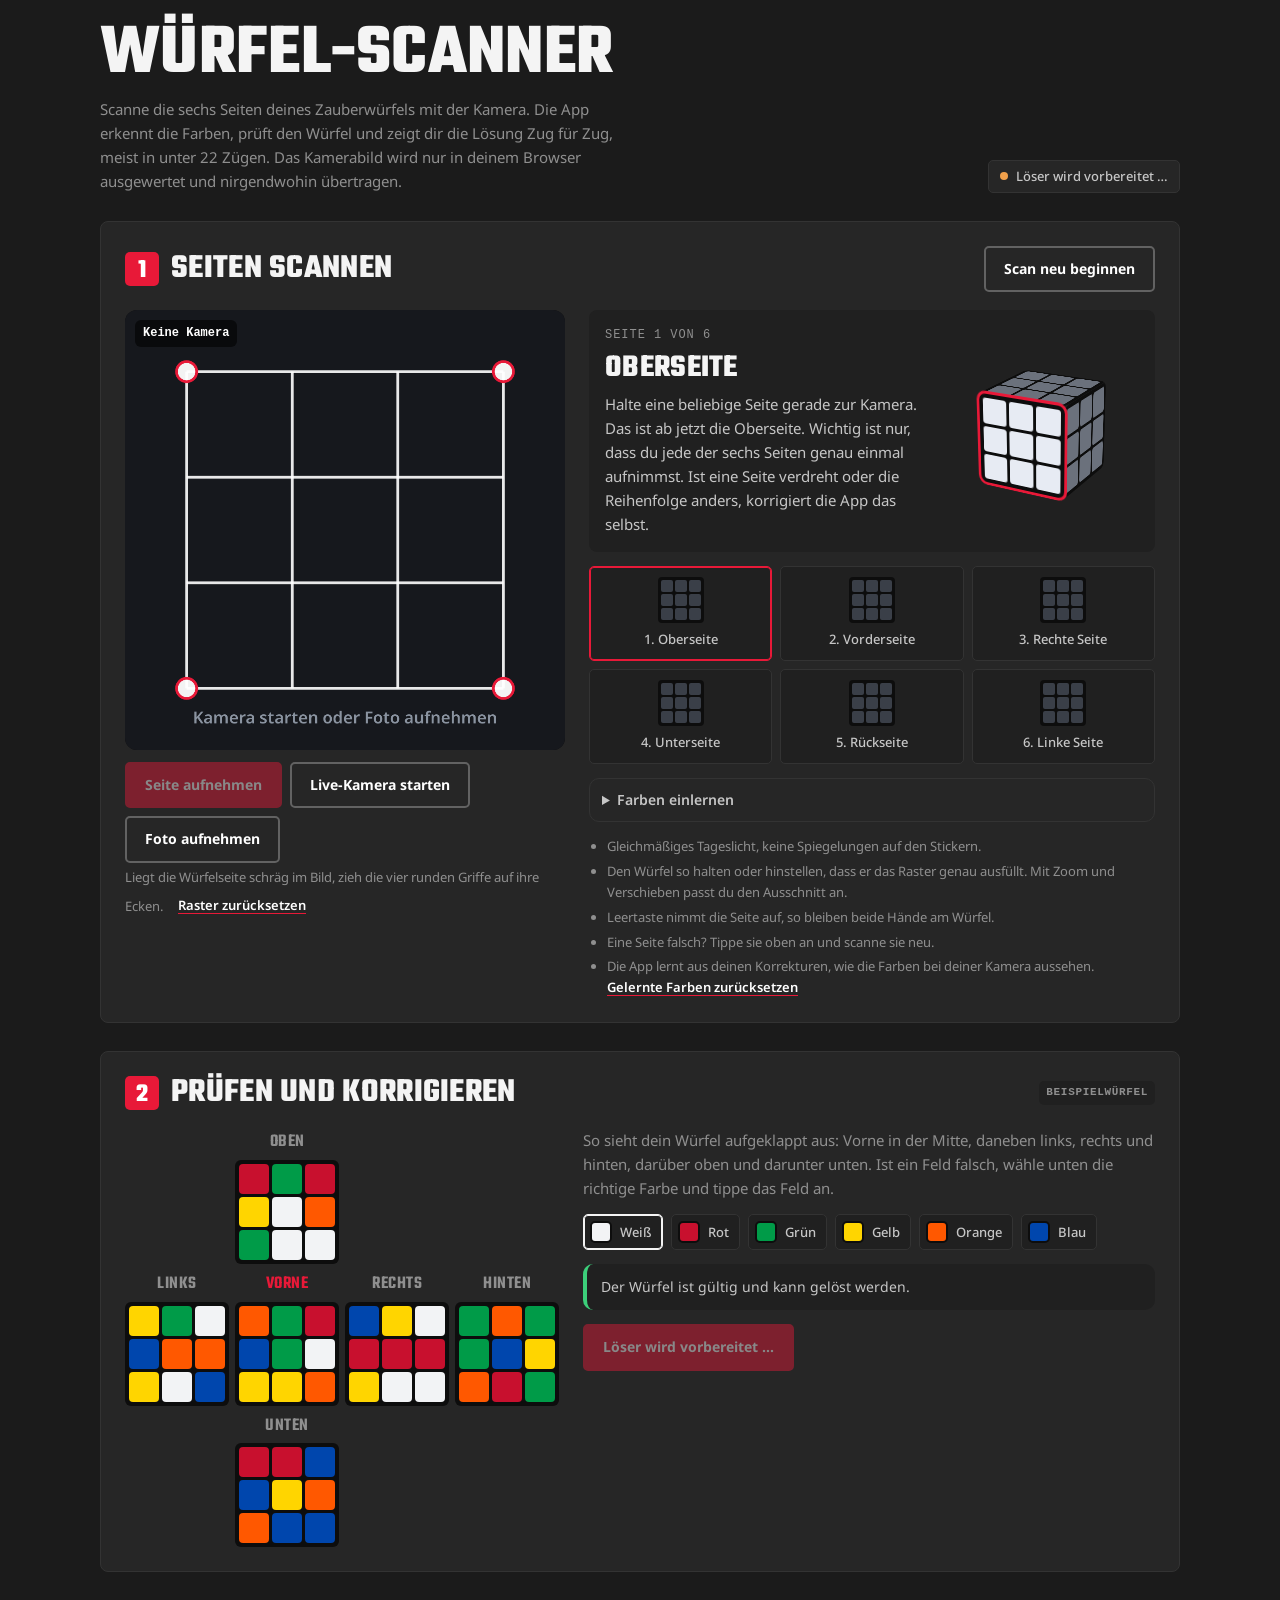
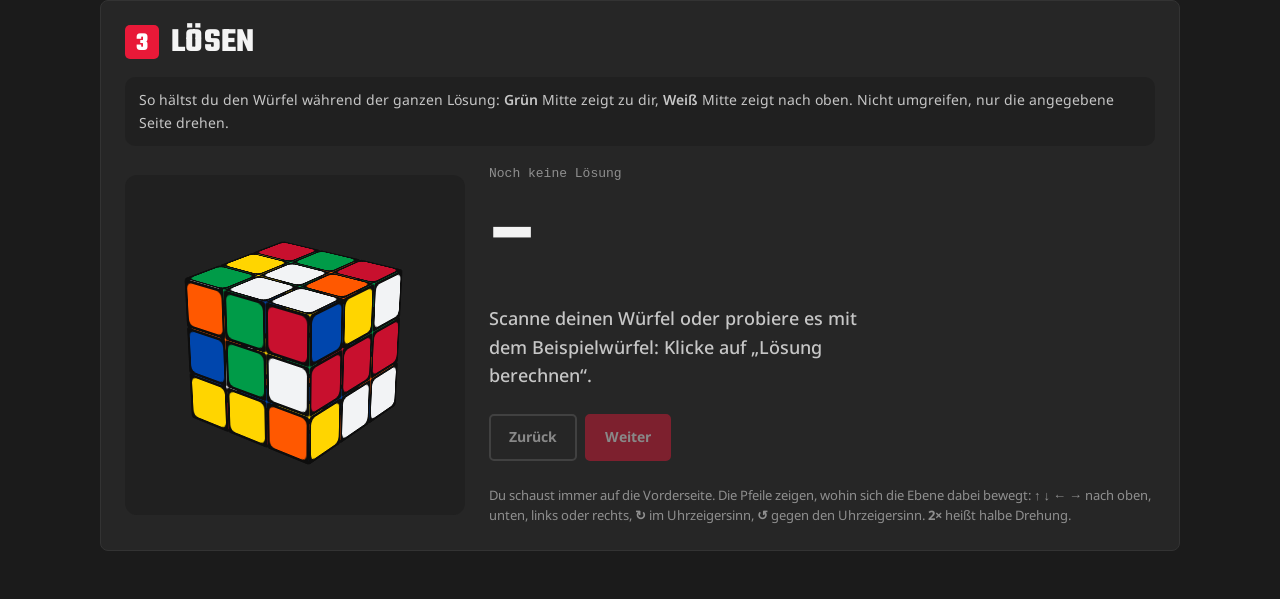
==== commit 28d54c8a: "Animated layer turns and Manuel Ribis CI The solution cube is now built from 26 cubies and loops eac" ====
--- a/rubiks-scanner/website/index.html
+++ b/rubiks-scanner/website/index.html
@@ -10,59 +10,52 @@
 <meta name="claude:viewport-fit-sides" content="cover">
 <link rel="stylesheet" href="fonts/fonts.css">
 <style>
-/* Layout: a workbench — camera on the left, checklist on the right, then net editor and solution player stacked below. */
+/* Layout: a workbench — camera on the left, checklist on the right, then net editor and solution player stacked below.
+   Look: Manuel Ribis CI — dark surfaces, red accent, Teko headlines in capitals, Noto Sans text. Deliberately dark only. */
 :root {
-  --bg: #eceef2;
-  --surface: #ffffff;
-  --sunken: #e2e5eb;
-  --ink: #14171c;
-  --muted: #59626e;
-  --line: #d3d8e0;
-  --accent: #1d4ed8;
+  --bg: #1b1b1b;
+  --surface: #262626;
+  --sunken: #202020;
+  --ink: #f4f4f4;
+  --text: #c6c6c6;
+  --muted: #8f8f8f;
+  --line: #333333;
+  --ghost: rgba(255, 255, 255, .28);
+  --accent: #e81938;
+  --accent-hover: #c91530;
   --accent-ink: #ffffff;
-  --plastic: #111317;
-  --ok: #17803f;
-  --warn: #a3520a;
-  --err: #c0262d;
-  --display: "Chakra Petch", "Arial Narrow", system-ui, sans-serif;
-  --body: "IBM Plex Sans", system-ui, -apple-system, "Segoe UI", sans-serif;
-  --mono: "JetBrains Mono", ui-monospace, "SF Mono", Menlo, Consolas, monospace;
-}
-@media (prefers-color-scheme: dark) {
-  :root:not([data-theme="light"]) {
-    --bg: #0f1115; --surface: #171a20; --sunken: #0b0d10; --ink: #e8ebf0; --muted: #98a1ae;
-    --line: #2a2f38; --accent: #7aa0ff; --accent-ink: #0b0f1a; --plastic: #050608;
-    --ok: #4cc47a; --warn: #f0a04b; --err: #ff6b6f; color-scheme: dark;
-  }
-}
-:root[data-theme="dark"] {
-  --bg: #0f1115; --surface: #171a20; --sunken: #0b0d10; --ink: #e8ebf0; --muted: #98a1ae;
-  --line: #2a2f38; --accent: #7aa0ff; --accent-ink: #0b0f1a; --plastic: #050608;
-  --ok: #4cc47a; --warn: #f0a04b; --err: #ff6b6f; color-scheme: dark;
+  --plastic: #0d0d0d;
+  --ok: #3ccf7a;
+  --warn: #f0a04b;
+  --err: #ff5a6e;
+  --display: "Teko", "Arial Narrow", sans-serif;
+  --body: "Noto Sans", -apple-system, "Segoe UI", Roboto, sans-serif;
+  --mono: ui-monospace, "SF Mono", Menlo, Consolas, monospace;
+  color-scheme: dark;
 }
 * { box-sizing: border-box; }
 body {
-  background: var(--bg); color: var(--ink); font-family: var(--body); font-size: 15px; line-height: 1.5;
+  background: var(--bg); color: var(--text); font-family: var(--body); font-size: 15px; line-height: 1.6;
   padding-left: max(16px, env(safe-area-inset-left, 0px));
   padding-right: max(16px, env(safe-area-inset-right, 0px));
   padding-block: 20px 48px;
 }
 .wrap { max-width: 1080px; margin: 0 auto; display: grid; gap: 28px; }
-h1, h2, h3 { font-family: var(--display); text-wrap: balance; margin: 0; letter-spacing: 0.01em; }
-h1 { font-size: clamp(28px, 6vw, 40px); font-weight: 700; line-height: 1.05; }
-h2 { font-size: 22px; font-weight: 600; display: flex; align-items: center; gap: 10px; }
-h3 { font-size: 15px; font-weight: 600; }
+h1, h2, h3 { font-family: var(--display); font-weight: 700; text-transform: uppercase; line-height: .98; letter-spacing: .3px; color: var(--ink); text-wrap: balance; margin: 0; }
+h1 { font-size: clamp(44px, 9vw, 72px); }
+h2 { font-size: 34px; display: flex; align-items: center; gap: 12px; }
+h3 { font-size: 22px; }
 p { margin: 0; }
 .muted { color: var(--muted); }
 .step-no {
-  font-family: var(--mono); font-size: 13px; font-weight: 700; width: 26px; height: 26px; border-radius: 6px;
-  display: inline-grid; place-items: center; background: var(--ink); color: var(--bg);
+  font-family: var(--display); font-size: 26px; font-weight: 700; line-height: 1; width: 34px; height: 34px; border-radius: 5px;
+  display: inline-grid; place-items: center; padding-top: 4px; background: var(--accent); color: var(--accent-ink);
 }
 header { display: flex; flex-wrap: wrap; align-items: end; justify-content: space-between; gap: 12px 24px; }
 header .lede { max-width: 60ch; color: var(--muted); margin-top: 6px; }
 .chip {
   display: inline-flex; align-items: center; gap: 8px; font-size: 13px; font-weight: 500;
-  padding: 5px 11px; border-radius: 999px; background: var(--surface); border: 1px solid var(--line); white-space: nowrap;
+  padding: 5px 11px; border-radius: 5px; background: var(--surface); border: 1px solid var(--line); white-space: nowrap; color: var(--text);
 }
 .dot { width: 8px; height: 8px; border-radius: 50%; background: var(--warn); }
 .chip[data-state="ready"] .dot { background: var(--ok); }
@@ -70,7 +63,7 @@
 .chip[data-state="loading"] .dot { animation: pulse 1s ease-in-out infinite; }
 @keyframes pulse { 50% { opacity: .25; } }
 
-section.panel { background: var(--surface); border: 1px solid var(--line); border-radius: 14px; padding: 20px; display: grid; gap: 18px; min-width: 0; }
+section.panel { background: var(--surface); border: 1px solid var(--line); border-radius: 8px; padding: 24px; display: grid; gap: 18px; min-width: 0; }
 @media (max-width: 480px) { section.panel { padding: 14px; } }
 .panel-head { display: flex; flex-wrap: wrap; justify-content: space-between; align-items: center; gap: 10px; }
 
@@ -85,14 +78,14 @@
 }
 .controls { display: flex; flex-wrap: wrap; gap: 8px; margin-top: 12px; }
 button, .btn {
-  font: inherit; font-weight: 600; font-size: 14px; cursor: pointer; border-radius: 9px; padding: 10px 14px;
-  border: 1px solid var(--line); background: var(--surface); color: var(--ink);
-  display: inline-flex; align-items: center; justify-content: center; gap: 8px; min-height: 42px;
+  font: inherit; font-weight: 700; font-size: 14px; cursor: pointer; border-radius: 5px; padding: 10px 18px;
+  border: 2px solid var(--ghost); background: transparent; color: #ffffff; transition: .15s;
+  display: inline-flex; align-items: center; justify-content: center; gap: 8px; min-height: 44px;
 }
-button:hover, .btn:hover { border-color: var(--muted); }
-button:focus-visible, .btn:focus-within, .sticker:focus-visible { outline: 3px solid var(--accent); outline-offset: 2px; }
+button:hover, .btn:hover { border-color: #ffffff; }
+button:focus-visible, .btn:focus-within, .sticker:focus-visible { outline: 3px solid #ffffff; outline-offset: 2px; }
 button.primary { background: var(--accent); color: var(--accent-ink); border-color: var(--accent); }
-button.primary:hover { filter: brightness(1.08); }
+button.primary:hover { background: var(--accent-hover); border-color: var(--accent-hover); }
 button:disabled { opacity: .45; cursor: not-allowed; filter: none; }
 .btn input[type=file] { position: absolute; width: 1px; height: 1px; opacity: 0; pointer-events: none; }
 .zoom { display: flex; align-items: center; gap: 10px; margin-top: 10px; font-size: 13px; color: var(--muted); }
@@ -114,7 +107,7 @@
 .ctl-check input { accent-color: var(--accent); width: 16px; height: 16px; }
 .zoom select { flex: 1; min-width: 0; font: inherit; font-size: 14px; color: var(--ink); background: var(--surface); border: 1px solid var(--line); border-radius: 8px; padding: 8px; }
 
-.instr { background: var(--sunken); border-radius: 12px; padding: 16px; display: grid; grid-template-columns: minmax(0, 1fr) auto; gap: 12px; align-items: center; }
+.instr { background: var(--sunken); border-radius: 8px; padding: 16px; display: grid; grid-template-columns: minmax(0, 1fr) auto; gap: 12px; align-items: center; }
 .instr-text { display: grid; gap: 8px; min-width: 0; }
 .turn-guide { width: 190px; height: 190px; perspective: 800px; }
 .tg-flip, .tg-view { width: 100%; height: 100%; display: grid; place-items: center; transform-style: preserve-3d; }
@@ -139,7 +132,7 @@
 .calib .palette { margin-top: 10px; }
 .calib-msg:empty { display: none; }
 .instr .eyebrow { font-family: var(--mono); font-size: 12px; text-transform: uppercase; letter-spacing: .08em; color: var(--muted); }
-.instr h3 { font-size: 20px; }
+.instr h3 { font-size: 32px; }
 .notice { font-size: 13px; color: var(--warn); }
 .faces { list-style: none; padding: 0; margin: 0; display: grid; grid-template-columns: repeat(3, minmax(0, 1fr)); gap: 8px; }
 .faces button { width: 100%; flex-direction: column; gap: 6px; padding: 10px 6px; min-height: 0; font-weight: 500; }
@@ -156,9 +149,13 @@
 .review-hint { flex-basis: 100%; font-size: 13px; color: var(--muted); }
 .review-warn { flex-basis: 100%; font-size: 14px; color: var(--warn); font-weight: 500; }
 .status .note { display: block; margin-top: 6px; color: var(--muted); font-size: 13px; }
-.linkish { background: none; border: 0; padding: 0; min-height: 0; font: inherit; font-size: 13px; color: var(--accent); text-decoration: underline; cursor: pointer; font-weight: 500; }
+.linkish { background: none; border: 0; padding: 0; min-height: 0; font: inherit; font-size: 13px; color: #ffffff; text-decoration: underline; text-decoration-color: var(--accent); text-underline-offset: 3px; cursor: pointer; font-weight: 600; }
 .linkish:hover { border: 0; }
 .tips { font-size: 13px; color: var(--muted); padding-left: 18px; margin: 0; display: grid; gap: 4px; }
+
+/* Quieter frames for small, repeated buttons */
+.faces button, .palette button, .moves button { border-width: 1px; border-color: var(--line); background: var(--sunken); color: var(--text); }
+.faces button:hover, .palette button:hover, .moves button:hover { border-color: var(--muted); }
 
 /* Net editor */
 .net-grid { display: grid; grid-template-columns: minmax(0, auto) minmax(0, 1fr); gap: 24px; align-items: start; }
@@ -166,7 +163,7 @@
 .net-scroll { overflow-x: auto; }
 .net { --s: clamp(17px, 5vw, 30px); display: grid; grid-template-columns: repeat(4, auto); gap: 6px; width: max-content; }
 .netface { display: grid; gap: 3px; justify-items: center; }
-.netface .cap { font-size: 12px; font-weight: 600; color: var(--muted); }
+.netface .cap { font-family: var(--display); font-size: 18px; font-weight: 600; text-transform: uppercase; letter-spacing: .5px; color: var(--muted); }
 .netface[data-f="F"] .cap { color: var(--accent); }
 .face { display: grid; grid-template-columns: repeat(3, var(--s)); gap: 3px; padding: 4px; background: var(--plastic); border-radius: 6px; }
 .netface[data-f="U"] { grid-column: 2; grid-row: 1; }
@@ -195,19 +192,24 @@
 .stage { width: 100%; max-width: 340px; aspect-ratio: 1; display: grid; place-items: center; perspective: 900px; background: var(--sunken); border-radius: 12px; touch-action: none; cursor: grab; justify-self: center; }
 .cube3d { --c: 150px; width: var(--c); height: var(--c); position: relative; transform-style: preserve-3d; transition: transform .6s cubic-bezier(.3,.7,.2,1); }
 .cube3d.dragging { transition: none; }
-.f3 { position: absolute; inset: 0; display: grid; grid-template-columns: repeat(3, 1fr); gap: 4px; padding: 5px; background: var(--plastic); border-radius: 8px; backface-visibility: hidden; }
-.f3 i { border-radius: 4px; transition: background-color .25s; }
-.f3[data-f="F"] { transform: translateZ(calc(var(--c) / 2)); }
-.f3[data-f="B"] { transform: rotateY(180deg) translateZ(calc(var(--c) / 2)); }
-.f3[data-f="R"] { transform: rotateY(90deg) translateZ(calc(var(--c) / 2)); }
-.f3[data-f="L"] { transform: rotateY(-90deg) translateZ(calc(var(--c) / 2)); }
-.f3[data-f="U"] { transform: rotateX(90deg) translateZ(calc(var(--c) / 2)); }
-.f3[data-f="D"] { transform: rotateX(-90deg) translateZ(calc(var(--c) / 2)); }
-.f3 svg { position: absolute; inset: 0; width: 100%; height: 100%; pointer-events: none; opacity: 0; transition: opacity .3s; }
-.f3.turn svg { opacity: 1; }
-.f3.turn { box-shadow: 0 0 0 4px var(--accent); }
+.cubie, .layer { position: absolute; left: 0; top: 0; transform-style: preserve-3d; }
+.cubie { width: calc(var(--c) / 3); height: calc(var(--c) / 3); }
+.layer { width: var(--c); height: var(--c); }
+.cf { position: absolute; inset: 0; background: var(--plastic); border-radius: 3px; }
+.cf i { position: absolute; inset: 6%; border-radius: 14%; }
+.cf[data-f="F"] { transform: translateZ(calc(var(--c) / 6)); }
+.cf[data-f="B"] { transform: rotateY(180deg) translateZ(calc(var(--c) / 6)); }
+.cf[data-f="R"] { transform: rotateY(90deg) translateZ(calc(var(--c) / 6)); }
+.cf[data-f="L"] { transform: rotateY(-90deg) translateZ(calc(var(--c) / 6)); }
+.cf[data-f="U"] { transform: rotateX(90deg) translateZ(calc(var(--c) / 6)); }
+.cf[data-f="D"] { transform: rotateX(-90deg) translateZ(calc(var(--c) / 6)); }
+.ov { position: absolute; left: 0; top: 0; width: var(--c); height: var(--c); pointer-events: none; opacity: 0; transition: opacity .3s; }
+.ov.arrow { opacity: 1; }
+.ov[data-f="F"] { transform: translateZ(calc(var(--c) / 2 + 2px)); }
+.ov[data-f="B"] { transform: rotateY(180deg) translateZ(calc(var(--c) / 2 + 2px)); }
+.ov svg { width: 100%; height: 100%; }
 .move-card { display: grid; gap: 12px; }
-.move-big { font-family: var(--display); font-weight: 700; font-size: clamp(40px, 10vw, 64px); line-height: 1; }
+.move-big { font-family: var(--display); font-weight: 700; font-size: clamp(56px, 13vw, 92px); line-height: .9; text-transform: uppercase; color: var(--ink); }
 .notation { font-family: var(--mono); font-size: 12px; color: var(--muted); }
 .move-desc { font-size: 18px; font-weight: 500; max-width: 40ch; }
 .counter { font-family: var(--mono); font-size: 13px; color: var(--muted); font-variant-numeric: tabular-nums; }
@@ -219,7 +221,7 @@
 .hold b { font-weight: 600; }
 .legend { font-size: 13px; color: var(--muted); }
 .legend code { font-family: var(--mono); color: var(--ink); }
-@media (prefers-reduced-motion: reduce) { .cube3d, .f3 i, .f3 svg { transition: none; } .chip .dot { animation: none; } }
+@media (prefers-reduced-motion: reduce) { .cube3d, .ov { transition: none; } .chip .dot { animation: none; } }
 </style>
 
 <div class="wrap">
@@ -1011,7 +1013,7 @@
       vctx.fill("evenodd");
     } else {
       vctx.fillStyle = "#16181d"; vctx.fillRect(0, 0, S, S);
-      vctx.fillStyle = "#8a93a0"; vctx.font = `600 ${18 * u}px 'IBM Plex Sans', sans-serif`; vctx.textAlign = "center";
+      vctx.fillStyle = "#8a93a0"; vctx.font = `600 ${18 * u}px 'Noto Sans', sans-serif`; vctx.textAlign = "center";
       vctx.fillText("Kamera starten oder Foto aufnehmen", S / 2, S * 0.94);
       live = [];
     }
@@ -1029,7 +1031,7 @@
     quad.forEach(([x, y]) => {
       vctx.beginPath(); vctx.arc(x, y, 11 * u, 0, Math.PI * 2);
       vctx.fillStyle = "rgba(255,255,255,0.95)"; vctx.fill();
-      vctx.lineWidth = 3 * u; vctx.strokeStyle = "#1d4ed8"; vctx.stroke();
+      vctx.lineWidth = 3 * u; vctx.strokeStyle = "#e81938"; vctx.stroke();
     });
     requestAnimationFrame(render);
   }
@@ -1319,40 +1321,108 @@
   });
 
   // ---------- 3D cube ----------
+  // 26 small cubies, so a layer can be turned on screen. Stickers map to cubies by face, row and column.
   const cube3d = document.getElementById("cube3d"), stage = document.getElementById("stage");
   const VIEWS = { F: [-24, -38], R: [-24, -38], U: [-24, -38], L: [-24, 38], B: [-24, 142], D: [24, -38] };
-  let rot = VIEWS.F.slice(), faceEls = {};
-  function arrowSvg() {
-    return `<svg viewBox="0 0 100 100" aria-hidden="true"><defs><marker id="ah-ID" viewBox="0 0 10 10" refX="5" refY="5" markerWidth="4" markerHeight="4" orient="auto-start-reverse"><path d="M0,0 L10,5 L0,10 z" fill="#ffffff"/></marker></defs>
+  const STD_RIGHT = { U: "R", F: "R", R: "B", D: "R", B: "L", L: "F" };
+  let rot = VIEWS.F.slice();
+  const cubies = {}, stickerEls = [], overlays = {};
+  let turnAnim = null;
+  function arrowSvg(id) {
+    return `<svg viewBox="0 0 100 100" aria-hidden="true"><defs><marker id="ah-${id}" viewBox="0 0 10 10" refX="5" refY="5" markerWidth="4" markerHeight="4" orient="auto-start-reverse"><path d="M0,0 L10,5 L0,10 z" fill="#ffffff"/></marker></defs>
       <path class="arc" d="" fill="none" stroke="#ffffff" stroke-width="7" stroke-linecap="round" style="filter:drop-shadow(0 0 3px rgba(0,0,0,.8))"/></svg>`;
   }
   function buildCube() {
-    FACES.forEach(f => {
-      const el = document.createElement("div"); el.className = "f3"; el.dataset.f = f;
-      for (let k = 0; k < 9; k++) el.appendChild(document.createElement("i"));
-      el.insertAdjacentHTML("beforeend", arrowSvg().replace(/ID/g, f));
-      cube3d.appendChild(el); faceEls[f] = el;
+    for (let x = -1; x <= 1; x++) for (let y = -1; y <= 1; y++) for (let z = -1; z <= 1; z++) {
+      if (!x && !y && !z) continue;
+      const el = document.createElement("div"); el.className = "cubie";
+      el.style.transform = `translate3d(calc(var(--c) / 3 * ${x + 1}), calc(var(--c) / 3 * ${1 - y}), calc(var(--c) / 3 * ${z}))`;
+      el._pos = [x, y, z]; el._faces = {};
+      FACES.forEach(f => {
+        const n = NORMAL[f];
+        if (n.some((v, i) => v && v !== el._pos[i])) return;   // only faces on the outside of the cube
+        const cf = document.createElement("div"); cf.className = "cf"; cf.dataset.f = f;
+        const st = document.createElement("i"); cf.appendChild(st); el.appendChild(cf); el._faces[f] = st;
+      });
+      cube3d.appendChild(el); cubies[[x, y, z].join()] = el;
+    }
+    FACES.forEach((f, fi) => {
+      const n = NORMAL[f], t = NORMAL[STD_TOP[f]], r = NORMAL[STD_RIGHT[f]];
+      for (let i = 0; i < 3; i++) for (let j = 0; j < 3; j++) {
+        const pos = [0, 1, 2].map(k => n[k] + r[k] * (j - 1) + t[k] * (1 - i));
+        stickerEls[fi * 9 + i * 3 + j] = cubies[pos.join()]._faces[f];
+      }
+    });
+    ["F", "B"].forEach(f => {
+      const ov = document.createElement("div"); ov.className = "ov"; ov.dataset.f = f;
+      ov.innerHTML = arrowSvg(f); cube3d.appendChild(ov); overlays[f] = ov;
     });
     applyRot();
   }
   function applyRot() { cube3d.style.transform = `rotateX(${rot[0]}deg) rotateY(${rot[1]}deg)`; }
+  // Straight arrows on the front face for the layers next to it, in the same words as the text
+  // ("Oben ←" = the top row of the front face moves left). [x1, y1, x2, y2] for a clockwise turn.
+  const FRONT_ARROW = {
+    U: [86, 20, 14, 20],   // top row to the left
+    D: [14, 80, 86, 80],   // bottom row to the right
+    R: [80, 86, 80, 14],   // right column up
+    L: [20, 14, 20, 86],   // left column down
+  };
+  // World rotation about a face's outward axis; a clockwise turn seen from outside is -90 degrees.
+  function axisRot(f, quarter) {
+    const n = NORMAL[f], k = n.findIndex(v => v), a = -quarter * n[k] * Math.PI / 2;
+    const c = Math.round(Math.cos(a)), sn = Math.round(Math.sin(a));
+    if (k === 0) return [[1, 0, 0], [0, c, -sn], [0, sn, c]];
+    if (k === 1) return [[c, 0, sn], [0, 1, 0], [-sn, 0, c]];
+    return [[c, -sn, 0], [sn, c, 0], [0, 0, 1]];
+  }
+  function stopTurn() {
+    if (turnAnim) { turnAnim.cancel(); turnAnim = null; }
+    const layer = cube3d.querySelector(".layer");
+    if (layer) { [...layer.children].forEach(c => cube3d.insertBefore(c, layer)); layer.remove(); }
+  }
+  // Loops the move on screen: rest, turn the layer, rest at the result, start again.
+  function playTurn(mv) {
+    stopTurn();
+    if (window.matchMedia && window.matchMedia("(prefers-reduced-motion: reduce)").matches) return;
+    const f = mv[0], mod = mv.slice(1), n = NORMAL[f], k = n.findIndex(v => v);
+    const layer = document.createElement("div"); layer.className = "layer";
+    Object.values(cubies).filter(c => c._pos[k] === n[k]).forEach(c => layer.appendChild(c));
+    cube3d.appendChild(layer);
+    const q = mod === "'" ? -1 : 1, frames = [{ transform: cssMatrix(ID), offset: 0 }, { transform: cssMatrix(ID), offset: 0.3 }];
+    if (mod === "2") frames.push({ transform: cssMatrix(axisRot(f, 1)), offset: 0.5 }, { transform: cssMatrix(axisRot(f, 2)), offset: 0.7 });
+    else frames.push({ transform: cssMatrix(axisRot(f, q)), offset: 0.7 });
+    frames.push({ transform: frames[frames.length - 1].transform, offset: 1 });
+    turnAnim = layer.animate(frames, { duration: mod === "2" ? 2800 : 2400, iterations: Infinity, easing: "ease-in-out" });
+  }
   function paintCube(fl, mv) {
-    FACES.forEach((f, fi) => {
-      const el = faceEls[f]; if (!el) return;
-      el.querySelectorAll("i").forEach((t, k) => { t.style.background = colorOf(fl[fi * 9 + k]).hex; });
-      el.classList.toggle("turn", !!mv && mv[0] === f);
-    });
-    if (mv) {
-      const f = mv[0], mod = mv.slice(1), el = faceEls[f], arc = el.querySelector(".arc");
-      // Arc around the face centre; clockwise as seen from outside that face.
+    stopTurn();
+    stickerEls.forEach((el, i) => { el.style.background = colorOf(fl[i]).hex; });
+    Object.values(overlays).forEach(o => o.classList.remove("arrow"));
+    if (!mv) return;
+    const f = mv[0], mod = mv.slice(1);
+    if (FRONT_ARROW[f]) {
+      const ov = overlays.F, path = ov.querySelector(".arc");
+      let [x1, y1, x2, y2] = FRONT_ARROW[f];
+      if (mod === "'") [x1, y1, x2, y2] = [x2, y2, x1, y1];
+      path.setAttribute("d", `M${x1},${y1} L${x2},${y2}`);
+      path.setAttribute("marker-end", "url(#ah-F)");
+      if (mod === "2") path.setAttribute("marker-start", "url(#ah-F)"); else path.removeAttribute("marker-start");
+      ov.classList.add("arrow");
+      rot = VIEWS.F.slice(); applyRot();
+    } else {
+      // Front and back: round arrow on that face, clockwise as seen from outside it.
+      const ov = overlays[f], arc = ov.querySelector(".arc");
       const cw = mod !== "'", r = 30, a0 = -150, sweep = mod === "2" ? 300 : 240;
       const p = deg => [50 + r * Math.cos(deg * Math.PI / 180), 50 + r * Math.sin(deg * Math.PI / 180)];
-      const s = cw ? p(a0) : p(a0 + sweep), e = cw ? p(a0 + sweep) : p(a0);
-      arc.setAttribute("d", `M${s[0].toFixed(1)},${s[1].toFixed(1)} A${r},${r} 0 1 ${cw ? 1 : 0} ${e[0].toFixed(1)},${e[1].toFixed(1)}`);
+      const s0 = cw ? p(a0) : p(a0 + sweep), e = cw ? p(a0 + sweep) : p(a0);
+      arc.setAttribute("d", `M${s0[0].toFixed(1)},${s0[1].toFixed(1)} A${r},${r} 0 1 ${cw ? 1 : 0} ${e[0].toFixed(1)},${e[1].toFixed(1)}`);
       arc.setAttribute("marker-end", `url(#ah-${f})`);
       if (mod === "2") arc.setAttribute("marker-start", `url(#ah-${f})`); else arc.removeAttribute("marker-start");
+      ov.classList.add("arrow");
       rot = VIEWS[f].slice(); applyRot();
     }
+    playTurn(mv);
   }
   let rdrag = null;
   stage.addEventListener("pointerdown", e => { rdrag = { x: e.clientX, y: e.clientY }; stage.setPointerCapture(e.pointerId); cube3d.classList.add("dragging"); });
--- a/rubiks-scanner/website/fonts/fonts.css
+++ b/rubiks-scanner/website/fonts/fonts.css
@@ -1,129 +1,113 @@
-/* Self-hosted fonts (SIL Open Font License 1.1, via Fontsource) */
-/* chakra-petch-latin-ext-500-normal */
+/* Self-hosted fonts Teko and Noto Sans (SIL Open Font License 1.1, via Fontsource) */
+/* teko-latin-ext-500-normal */
 @font-face {
-  font-family: 'Chakra Petch';
+  font-family: 'Teko';
   font-style: normal;
   font-display: swap;
   font-weight: 500;
-  src: url(./chakra-petch-latin-ext-500-normal.woff2) format('woff2');
+  src: url(./teko-latin-ext-500-normal.woff2) format('woff2');
 }
-/* chakra-petch-latin-500-normal */
+/* teko-latin-500-normal */
 @font-face {
-  font-family: 'Chakra Petch';
+  font-family: 'Teko';
   font-style: normal;
   font-display: swap;
   font-weight: 500;
-  src: url(./chakra-petch-latin-500-normal.woff2) format('woff2');
+  src: url(./teko-latin-500-normal.woff2) format('woff2');
 }
-/* chakra-petch-latin-ext-600-normal */
+/* teko-latin-ext-600-normal */
 @font-face {
-  font-family: 'Chakra Petch';
+  font-family: 'Teko';
   font-style: normal;
   font-display: swap;
   font-weight: 600;
-  src: url(./chakra-petch-latin-ext-600-normal.woff2) format('woff2');
+  src: url(./teko-latin-ext-600-normal.woff2) format('woff2');
 }
-/* chakra-petch-latin-600-normal */
+/* teko-latin-600-normal */
 @font-face {
-  font-family: 'Chakra Petch';
+  font-family: 'Teko';
   font-style: normal;
   font-display: swap;
   font-weight: 600;
-  src: url(./chakra-petch-latin-600-normal.woff2) format('woff2');
+  src: url(./teko-latin-600-normal.woff2) format('woff2');
 }
-/* chakra-petch-latin-ext-700-normal */
+/* teko-latin-ext-700-normal */
 @font-face {
-  font-family: 'Chakra Petch';
+  font-family: 'Teko';
   font-style: normal;
   font-display: swap;
   font-weight: 700;
-  src: url(./chakra-petch-latin-ext-700-normal.woff2) format('woff2');
+  src: url(./teko-latin-ext-700-normal.woff2) format('woff2');
 }
-/* chakra-petch-latin-700-normal */
+/* teko-latin-700-normal */
 @font-face {
-  font-family: 'Chakra Petch';
+  font-family: 'Teko';
   font-style: normal;
   font-display: swap;
   font-weight: 700;
-  src: url(./chakra-petch-latin-700-normal.woff2) format('woff2');
+  src: url(./teko-latin-700-normal.woff2) format('woff2');
 }
-/* ibm-plex-sans-latin-ext-400-normal */
+/* noto-sans-latin-ext-400-normal */
 @font-face {
-  font-family: 'IBM Plex Sans';
+  font-family: 'Noto Sans';
   font-style: normal;
   font-display: swap;
   font-weight: 400;
-  src: url(./ibm-plex-sans-latin-ext-400-normal.woff2) format('woff2');
+  src: url(./noto-sans-latin-ext-400-normal.woff2) format('woff2');
 }
-/* ibm-plex-sans-latin-400-normal */
+/* noto-sans-latin-400-normal */
 @font-face {
-  font-family: 'IBM Plex Sans';
+  font-family: 'Noto Sans';
   font-style: normal;
   font-display: swap;
   font-weight: 400;
-  src: url(./ibm-plex-sans-latin-400-normal.woff2) format('woff2');
+  src: url(./noto-sans-latin-400-normal.woff2) format('woff2');
 }
-/* ibm-plex-sans-latin-ext-500-normal */
+/* noto-sans-latin-ext-500-normal */
 @font-face {
-  font-family: 'IBM Plex Sans';
+  font-family: 'Noto Sans';
   font-style: normal;
   font-display: swap;
   font-weight: 500;
-  src: url(./ibm-plex-sans-latin-ext-500-normal.woff2) format('woff2');
+  src: url(./noto-sans-latin-ext-500-normal.woff2) format('woff2');
 }
-/* ibm-plex-sans-latin-500-normal */
+/* noto-sans-latin-500-normal */
 @font-face {
-  font-family: 'IBM Plex Sans';
+  font-family: 'Noto Sans';
   font-style: normal;
   font-display: swap;
   font-weight: 500;
-  src: url(./ibm-plex-sans-latin-500-normal.woff2) format('woff2');
+  src: url(./noto-sans-latin-500-normal.woff2) format('woff2');
 }
-/* ibm-plex-sans-latin-ext-600-normal */
+/* noto-sans-latin-ext-600-normal */
 @font-face {
-  font-family: 'IBM Plex Sans';
+  font-family: 'Noto Sans';
   font-style: normal;
   font-display: swap;
   font-weight: 600;
-  src: url(./ibm-plex-sans-latin-ext-600-normal.woff2) format('woff2');
+  src: url(./noto-sans-latin-ext-600-normal.woff2) format('woff2');
 }
-/* ibm-plex-sans-latin-600-normal */
+/* noto-sans-latin-600-normal */
 @font-face {
-  font-family: 'IBM Plex Sans';
+  font-family: 'Noto Sans';
   font-style: normal;
   font-display: swap;
   font-weight: 600;
-  src: url(./ibm-plex-sans-latin-600-normal.woff2) format('woff2');
+  src: url(./noto-sans-latin-600-normal.woff2) format('woff2');
 }
-/* jetbrains-mono-latin-ext-500-normal */
+/* noto-sans-latin-ext-700-normal */
 @font-face {
-  font-family: 'JetBrains Mono';
-  font-style: normal;
-  font-display: swap;
-  font-weight: 500;
-  src: url(./jetbrains-mono-latin-ext-500-normal.woff2) format('woff2');
-}
-/* jetbrains-mono-latin-500-normal */
-@font-face {
-  font-family: 'JetBrains Mono';
-  font-style: normal;
-  font-display: swap;
-  font-weight: 500;
-  src: url(./jetbrains-mono-latin-500-normal.woff2) format('woff2');
-}
-/* jetbrains-mono-latin-ext-700-normal */
-@font-face {
-  font-family: 'JetBrains Mono';
+  font-family: 'Noto Sans';
   font-style: normal;
   font-display: swap;
   font-weight: 700;
-  src: url(./jetbrains-mono-latin-ext-700-normal.woff2) format('woff2');
+  src: url(./noto-sans-latin-ext-700-normal.woff2) format('woff2');
 }
-/* jetbrains-mono-latin-700-normal */
+/* noto-sans-latin-700-normal */
 @font-face {
-  font-family: 'JetBrains Mono';
+  font-family: 'Noto Sans';
   font-style: normal;
   font-display: swap;
   font-weight: 700;
-  src: url(./jetbrains-mono-latin-700-normal.woff2) format('woff2');
+  src: url(./noto-sans-latin-700-normal.woff2) format('woff2');
 }
